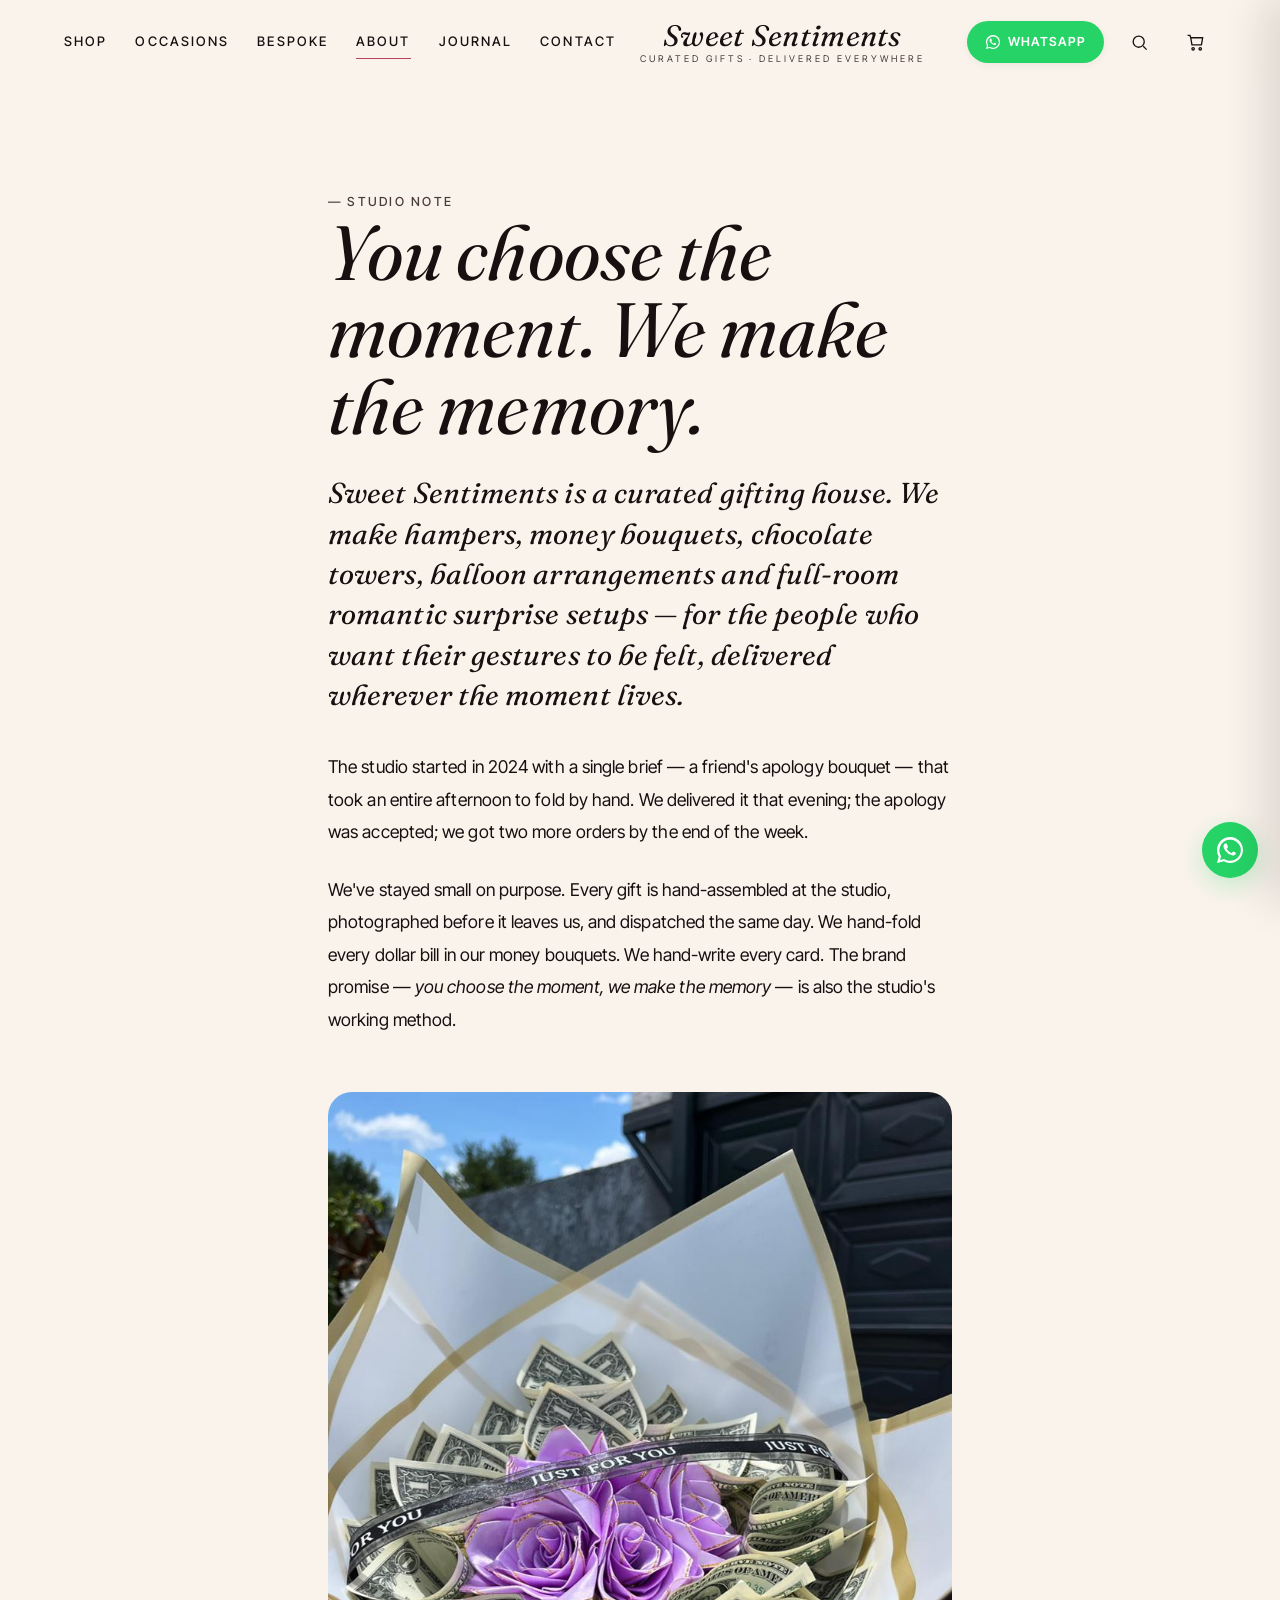
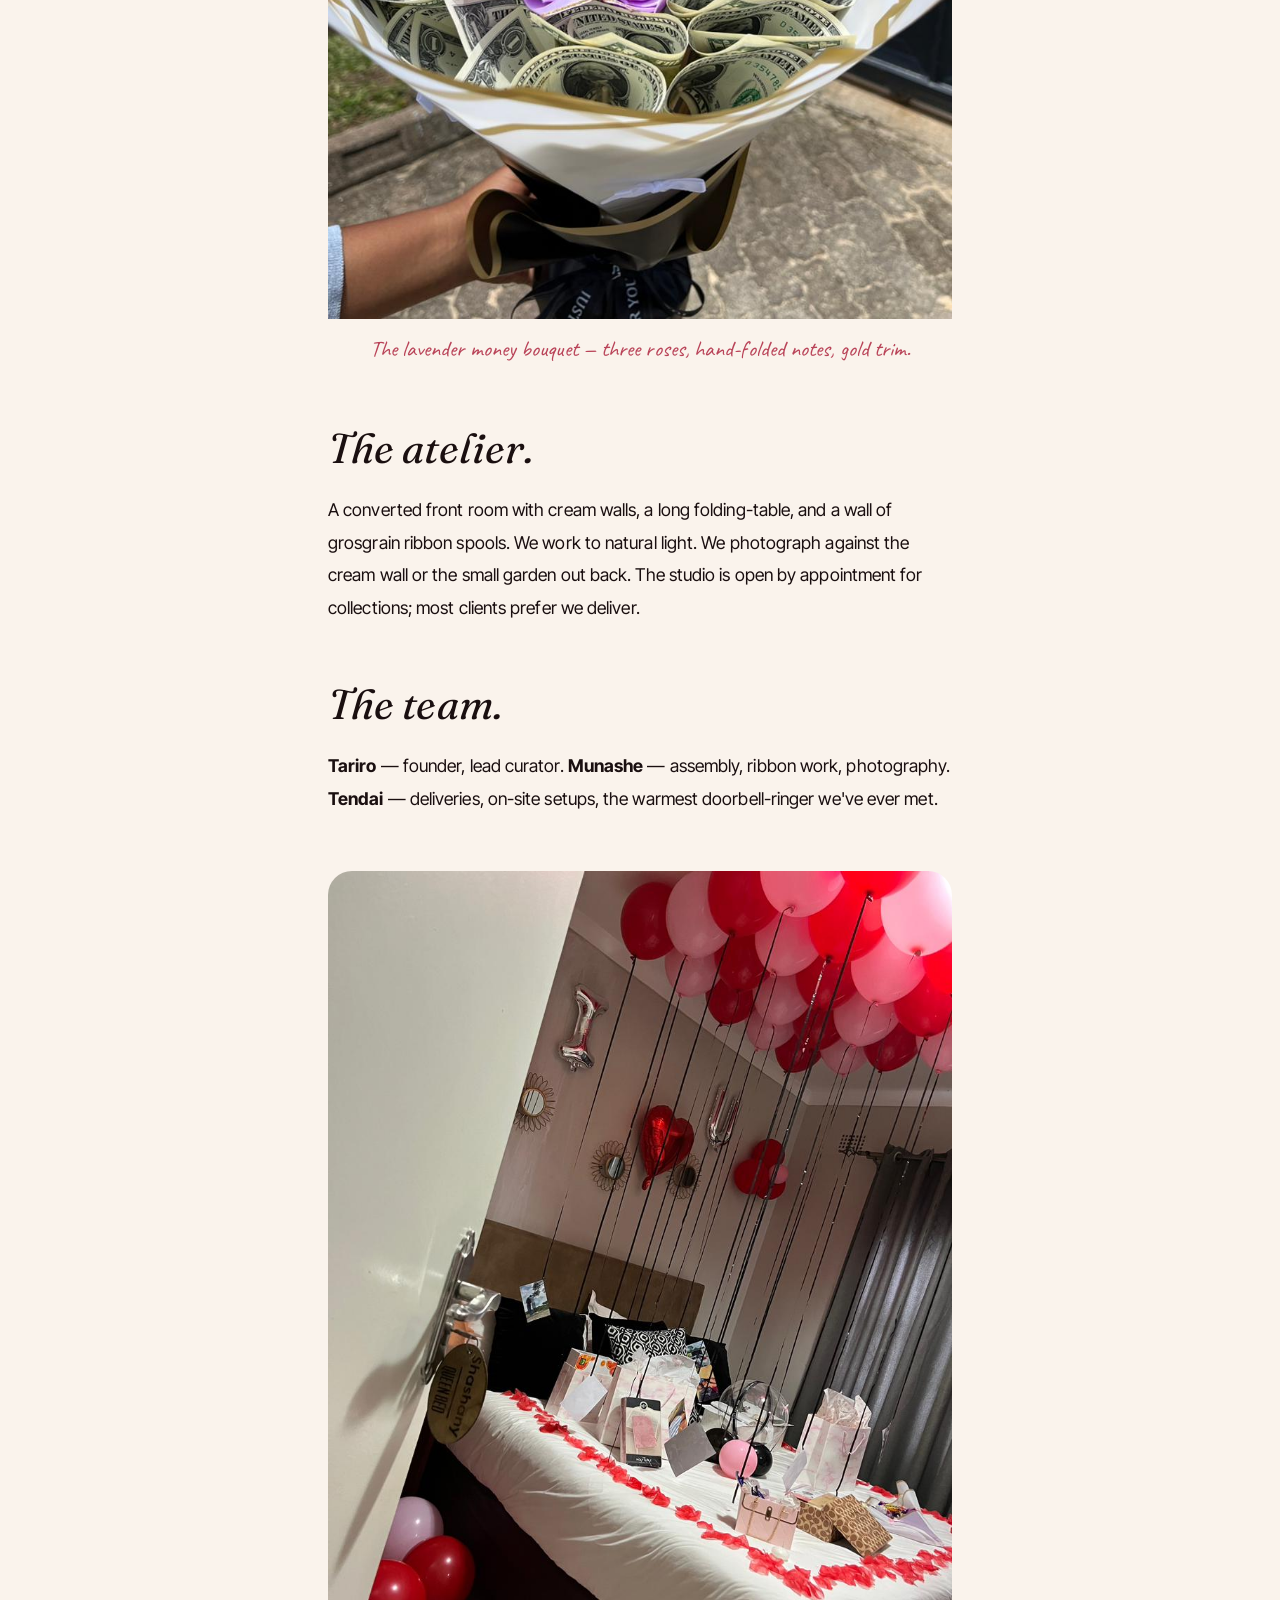
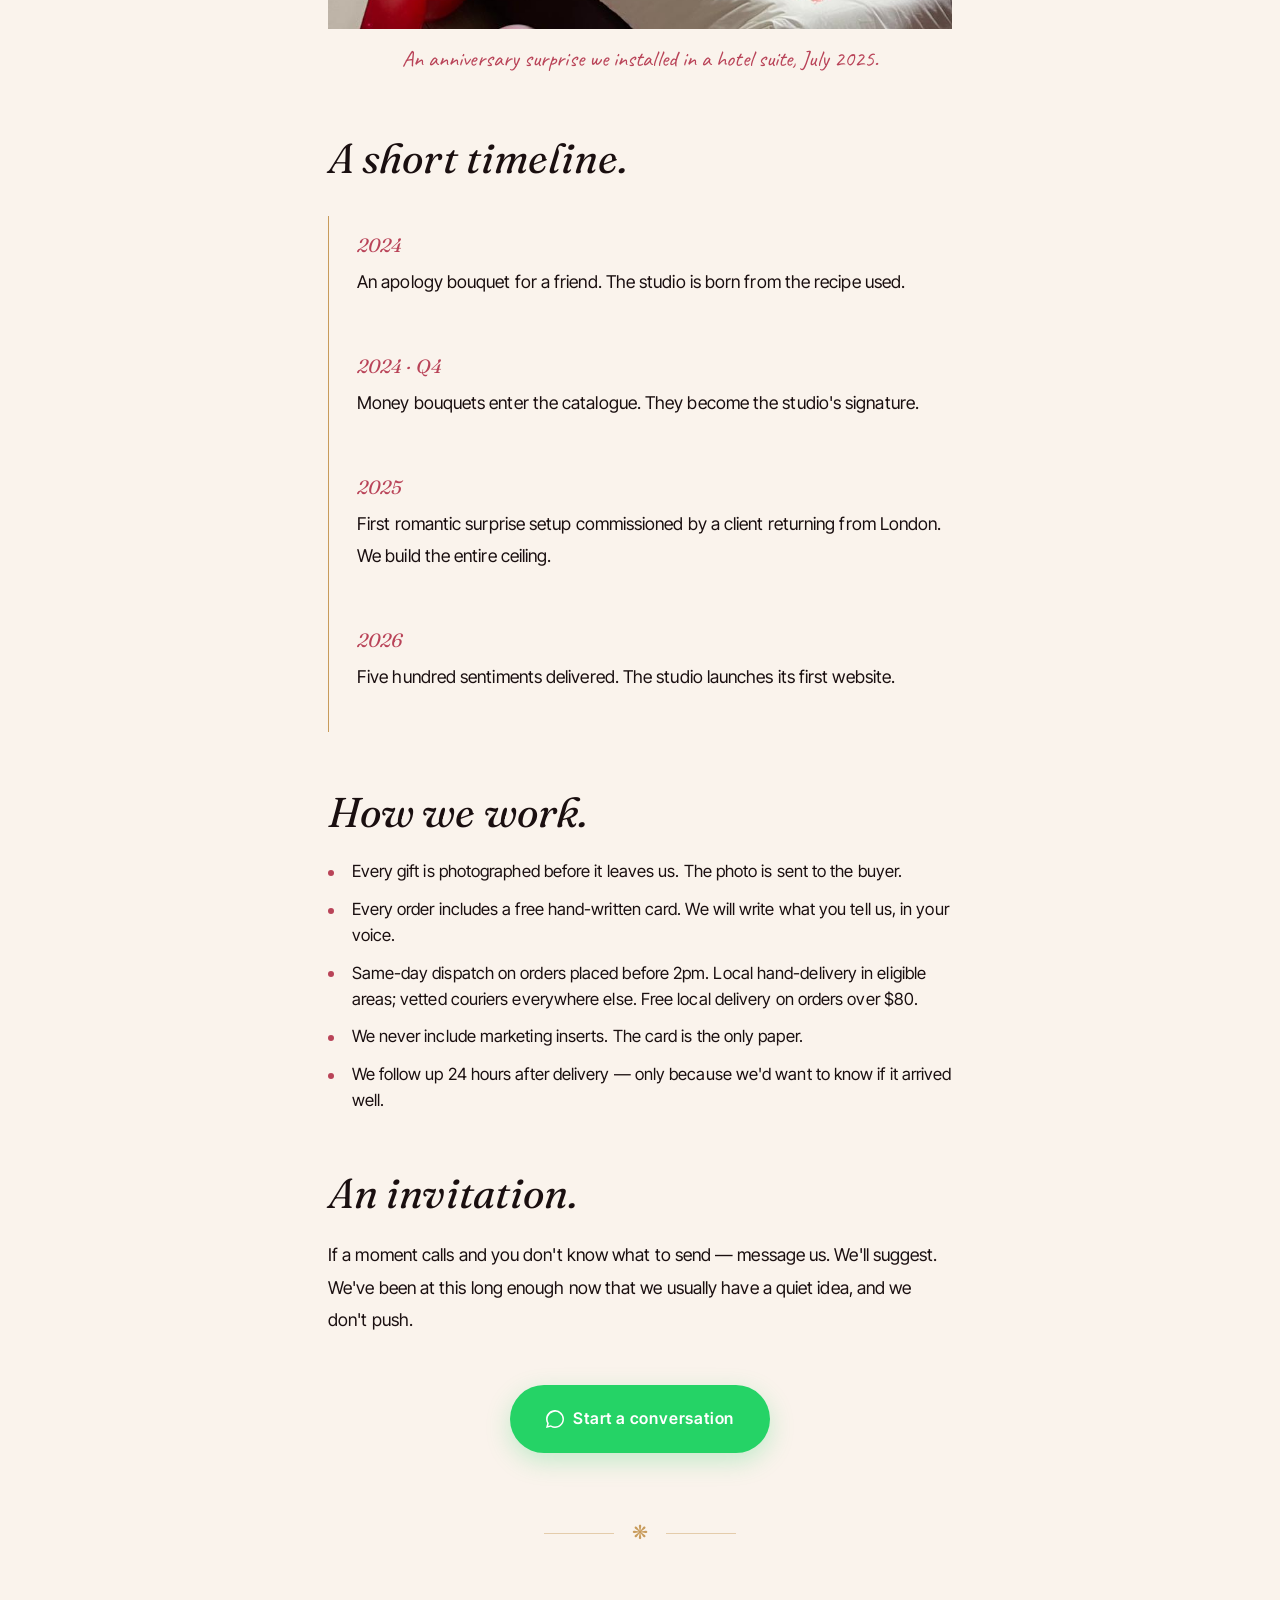
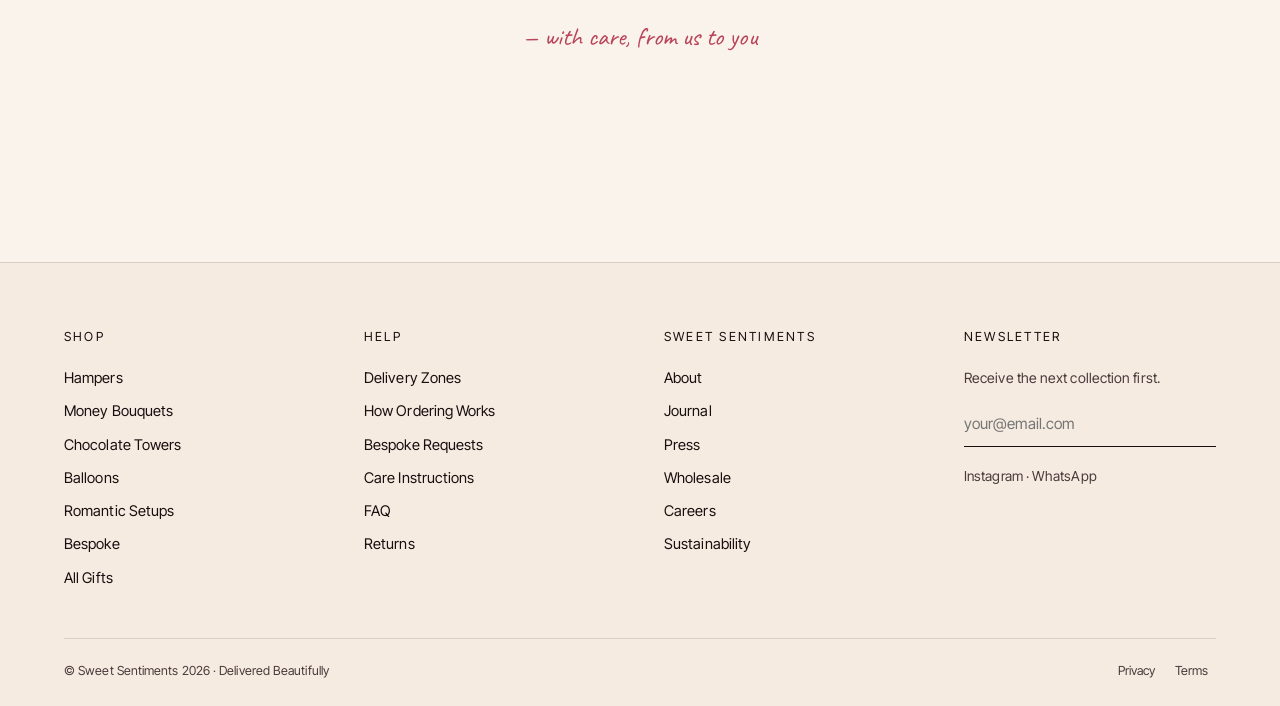
==== about.html @ 5de23749 "Hero: full-bleed gift image with rotating headline Replaced the product image carousel with a single" ====
<!DOCTYPE html>
<html lang="en">
<head>
  <meta charset="UTF-8">
  <meta name="viewport" content="width=device-width, initial-scale=1.0">
  <title>About — Sweet Sentiments</title>
  <meta name="description" content="The story of Sweet Sentiments — a curated gifting house, delivered everywhere.">

  <link rel="preconnect" href="https://fonts.googleapis.com">
  <link rel="preconnect" href="https://fonts.gstatic.com" crossorigin>
  <link href="https://fonts.googleapis.com/css2?family=Caveat:wght@400;600&family=Fraunces:ital,opsz,wght@0,9..144,400;0,9..144,500;0,9..144,600;1,9..144,400;1,9..144,500&family=Inter+Tight:wght@400;500;600;700&display=swap" rel="stylesheet">

  <link rel="stylesheet" href="assets/css/tokens.css?v=4">
  <link rel="stylesheet" href="assets/css/base.css?v=4">
  <link rel="stylesheet" href="assets/css/components.css?v=4">
  <link rel="stylesheet" href="assets/css/pages.css?v=4">
</head>
<body>

  <section class="section">
    <div class="container-essay essay">
      <span class="eyebrow">— Studio note</span>
      <h1>You choose the moment. We make the memory.</h1>
      <p class="lead">Sweet Sentiments is a curated gifting house. We make hampers, money bouquets, chocolate towers, balloon arrangements and full-room romantic surprise setups — for the people who want their gestures to be felt, delivered wherever the moment lives.</p>

      <p>The studio started in 2024 with a single brief — a friend's apology bouquet — that took an entire afternoon to fold by hand. We delivered it that evening; the apology was accepted; we got two more orders by the end of the week.</p>

      <p>We've stayed small on purpose. Every gift is hand-assembled at the studio, photographed before it leaves us, and dispatched the same day. We hand-fold every dollar bill in our money bouquets. We hand-write every card. The brand promise — <em>you choose the moment, we make the memory</em> — is also the studio's working method.</p>

      <figure class="figure">
        <img src="assets/images/money-bouquet-purple.jpeg" alt="A lavender money bouquet">
        <figcaption>The lavender money bouquet — three roses, hand-folded notes, gold trim.</figcaption>
      </figure>

      <h2>The atelier.</h2>
      <p>A converted front room with cream walls, a long folding-table, and a wall of grosgrain ribbon spools. We work to natural light. We photograph against the cream wall or the small garden out back. The studio is open by appointment for collections; most clients prefer we deliver.</p>

      <h2>The team.</h2>
      <p><strong>Tariro</strong> — founder, lead curator. <strong>Munashe</strong> — assembly, ribbon work, photography. <strong>Tendai</strong> — deliveries, on-site setups, the warmest doorbell-ringer we've ever met.</p>

      <figure class="figure">
        <img src="assets/images/setup-room-balloons.jpeg" alt="A romantic in-room setup">
        <figcaption>An anniversary surprise we installed in a hotel suite, July 2025.</figcaption>
      </figure>

      <h2>A short timeline.</h2>
      <div class="timeline">
        <div class="item"><div class="year">2024</div><p>An apology bouquet for a friend. The studio is born from the recipe used.</p></div>
        <div class="item"><div class="year">2024 · Q4</div><p>Money bouquets enter the catalogue. They become the studio's signature.</p></div>
        <div class="item"><div class="year">2025</div><p>First romantic surprise setup commissioned by a client returning from London. We build the entire ceiling.</p></div>
        <div class="item"><div class="year">2026</div><p>Five hundred sentiments delivered. The studio launches its first website.</p></div>
      </div>

      <h2>How we work.</h2>
      <ul class="list-rouge">
        <li>Every gift is photographed before it leaves us. The photo is sent to the buyer.</li>
        <li>Every order includes a free hand-written card. We will write what you tell us, in your voice.</li>
        <li>Same-day dispatch on orders placed before 2pm. Local hand-delivery in eligible areas; vetted couriers everywhere else. Free local delivery on orders over $80.</li>
        <li>We never include marketing inserts. The card is the only paper.</li>
        <li>We follow up 24 hours after delivery — only because we'd want to know if it arrived well.</li>
      </ul>

      <h2>An invitation.</h2>
      <p>If a moment calls and you don't know what to send — message us. We'll suggest. We've been at this long enough now that we usually have a quiet idea, and we don't push.</p>

      <p style="text-align:center; margin-top:48px;"><a class="btn btn-whatsapp btn-lg" href="https://wa.me/263717235937?text=Hi%20Sweet%20Sentiments%2C%20I%27d%20like%20to%20ask%20about%20a%20gift." target="_blank" rel="noopener">
        <svg viewBox="0 0 24 24" fill="currentColor" width="18" height="18"><path d="M20.5 3.5A11.7 11.7 0 0 0 12 0C5.4 0 0 5.4 0 12c0 2.1.5 4.1 1.6 5.9L0 24l6.3-1.6A11.9 11.9 0 0 0 12 24c6.6 0 12-5.4 12-12 0-3.2-1.2-6.2-3.5-8.5zM12 22a10 10 0 0 1-5.1-1.4l-.4-.2-3.7 1 1-3.6-.2-.4A9.9 9.9 0 1 1 22 12c0 5.5-4.5 10-10 10z"/></svg>
        Start a conversation
      </a></p>

      <div class="divider-flower">❋</div>

      <p style="text-align:center; font-family: var(--font-script); font-size: 1.6rem; color: var(--rouge);">— with care, from us to you</p>
    </div>
  </section>

  <script src="assets/js/products.js"></script>
  <script src="assets/js/app.js"></script>
</body>
</html>
---- assets/css/tokens.css ----
/* ========================================================================
   Sweet Sentiments — Design Tokens
   Curated Gifts. Delivered Beautifully.
   ======================================================================== */

:root {
  /* ─── Colour Palette ─── */
  --cream:     #FAF3EC;
  --cream-2:   #F5EBE0;
  --blush:     #F7D6D0;
  --rose:      #E8A3A0;
  --rouge:     #B94358;
  --burgundy:  #7A1F2B;
  --ink:       #1A0F10;
  --ink-soft:  #4A3A3C;
  --gold:      #C89B5B;
  --line:      #D9CFC6;

  --whatsapp:  #25D366;
  --whatsapp-deep: #128C7E;

  /* ─── Typography ─── */
  --font-display: "Fraunces", "Cormorant Garamond", Georgia, serif;
  --font-body:    "Inter Tight", "Inter", system-ui, -apple-system, sans-serif;
  --font-script:  "Caveat", "Brush Script MT", cursive;

  /* ─── Spacing scale (8pt grid with breathing room) ─── */
  --space-1:  4px;
  --space-2:  8px;
  --space-3:  16px;
  --space-4:  24px;
  --space-5:  32px;
  --space-6:  48px;
  --space-7:  64px;
  --space-8:  96px;
  --space-9:  128px;
  --space-10: 160px;

  /* ─── Radii ─── */
  --r-card:    14px;
  --r-hero:    24px;
  --r-pill:    999px;
  --r-input:   14px;

  /* ─── Shadows ─── */
  --shadow-sm: 0 2px 8px rgba(26, 15, 16, 0.05);
  --shadow-md: 0 8px 24px rgba(26, 15, 16, 0.08);
  --shadow-lg: 0 20px 48px rgba(26, 15, 16, 0.12);
  --shadow-rouge: 0 12px 32px rgba(185, 67, 88, 0.20);
  --shadow-green: 0 8px 24px rgba(37, 211, 102, 0.25);

  /* ─── Motion ─── */
  --ease-soft: cubic-bezier(0.2, 0.7, 0.2, 1);
  --t-fast: 200ms;
  --t-base: 300ms;
  --t-slow: 600ms;

  /* ─── Layout ─── */
  --container: 1400px;
  --container-narrow: 880px;
  --container-essay: 720px;
  --header-h: 84px;
  --announce-h: 36px;
}
---- assets/css/base.css ----
/* ========================================================================
   Base — reset, body, type, helpers
   ======================================================================== */

*, *::before, *::after { box-sizing: border-box; }
html { -webkit-text-size-adjust: 100%; scroll-behavior: smooth; }
body {
  margin: 0;
  background: var(--cream);
  color: var(--ink);
  font-family: var(--font-body);
  font-size: 1.05rem;
  line-height: 1.65;
  font-weight: 400;
  letter-spacing: 0.005em;
  -webkit-font-smoothing: antialiased;
  -moz-osx-font-smoothing: grayscale;
  text-rendering: optimizeLegibility;
}

img, picture, svg, video { max-width: 100%; height: auto; display: block; }
button { font: inherit; color: inherit; cursor: pointer; background: none; border: 0; padding: 0; }
input, textarea, select { font: inherit; color: inherit; }

a { color: inherit; text-decoration: none; transition: color var(--t-fast) var(--ease-soft); }
a:hover { color: var(--rouge); }

/* ─── Typography ─── */
h1, h2, h3, h4, h5, h6 { margin: 0; font-weight: 400; color: var(--ink); }

.display {
  font-family: var(--font-display);
  font-style: italic;
  font-weight: 400;
  line-height: 1.02;
  letter-spacing: -0.02em;
}

.eyebrow {
  font-family: var(--font-body);
  font-weight: 500;
  font-size: 0.78rem;
  letter-spacing: 0.18em;
  text-transform: uppercase;
  color: var(--ink-soft);
}

.script {
  font-family: var(--font-script);
  font-size: 1.6rem;
  color: var(--rouge);
  line-height: 1;
}

.h1 { font-family: var(--font-display); font-style: italic; font-size: clamp(2.6rem, 6vw, 5.6rem); line-height: 1.02; letter-spacing: -0.02em; }
.h2 { font-family: var(--font-display); font-size: clamp(1.9rem, 4vw, 3.2rem); line-height: 1.1; letter-spacing: -0.01em; }
.h2-italic { font-family: var(--font-display); font-style: italic; font-size: clamp(1.9rem, 4vw, 3.2rem); line-height: 1.1; letter-spacing: -0.01em; }
.h3 { font-family: var(--font-body); font-size: 1rem; font-weight: 500; letter-spacing: 0.16em; text-transform: uppercase; color: var(--ink); }
.lede { font-size: 1.15rem; line-height: 1.7; color: var(--ink-soft); max-width: 56ch; }

p { margin: 0 0 1.05em; }
p:last-child { margin-bottom: 0; }

.muted { color: var(--ink-soft); }
.tracked { letter-spacing: 0.16em; text-transform: uppercase; font-weight: 500; font-size: 0.82rem; }

/* ─── Layout ─── */
.container { max-width: var(--container); margin-inline: auto; padding-inline: clamp(20px, 5vw, 64px); }
.container-narrow { max-width: var(--container-narrow); margin-inline: auto; padding-inline: clamp(20px, 5vw, 48px); }
.container-essay { max-width: var(--container-essay); margin-inline: auto; padding-inline: clamp(20px, 5vw, 48px); }

.section { padding-block: clamp(48px, 8vw, 128px); }
.section-tight { padding-block: clamp(40px, 6vw, 80px); }

/* ─── Decorative divider ─── */
.divider-flower {
  display: flex;
  align-items: center;
  justify-content: center;
  gap: 18px;
  margin: var(--space-7) 0;
  color: var(--gold);
  font-size: 1.2rem;
}
.divider-flower::before,
.divider-flower::after {
  content: "";
  flex: 0 0 70px;
  height: 1px;
  background: var(--gold);
  opacity: 0.45;
}

/* ─── Custom bullets ─── */
.list-rouge {
  list-style: none;
  padding: 0;
  margin: 0;
}
.list-rouge li {
  position: relative;
  padding-left: 1.4em;
  margin-bottom: 0.7em;
  line-height: 1.55;
}
.list-rouge li::before {
  content: "";
  position: absolute;
  left: 0; top: 0.7em;
  width: 6px; height: 6px;
  border-radius: 50%;
  background: var(--rouge);
}

/* ─── Utility ─── */
.flex { display: flex; }
.flex-center { display: flex; align-items: center; justify-content: center; }
.row { display: flex; align-items: center; gap: var(--space-3); }
.stack { display: flex; flex-direction: column; gap: var(--space-3); }
.between { display: flex; align-items: center; justify-content: space-between; }

.hide-mobile { display: revert; }
.show-mobile { display: none; }
@media (max-width: 768px) {
  .hide-mobile { display: none !important; }
  .show-mobile { display: revert; }
}

.sr-only {
  position: absolute; width: 1px; height: 1px;
  padding: 0; margin: -1px; overflow: hidden;
  clip: rect(0,0,0,0); white-space: nowrap; border: 0;
}

::selection { background: var(--rouge); color: var(--cream); }

@media (prefers-reduced-motion: reduce) {
  *, *::before, *::after {
    animation-duration: 0.01ms !important;
    animation-iteration-count: 1 !important;
    transition-duration: 0.01ms !important;
    scroll-behavior: auto !important;
  }
}
---- assets/css/components.css ----
/* ========================================================================
   Components — buttons, cards, header, footer, drawer, forms
   ======================================================================== */

/* ─── Buttons ─── */
.btn {
  display: inline-flex;
  align-items: center;
  justify-content: center;
  gap: 0.6em;
  padding: 1rem 1.8rem;
  border-radius: var(--r-pill);
  font-family: var(--font-body);
  font-weight: 600;
  font-size: 0.92rem;
  letter-spacing: 0.05em;
  white-space: nowrap;
  border: 1px solid transparent;
  transition: transform var(--t-base) var(--ease-soft),
              box-shadow var(--t-base) var(--ease-soft),
              background var(--t-base) var(--ease-soft),
              color var(--t-base) var(--ease-soft);
  cursor: pointer;
  user-select: none;
}
.btn:hover { transform: translateY(-2px); }
.btn:disabled { opacity: 0.5; cursor: not-allowed; transform: none; }

.btn-ink {
  background: var(--ink);
  color: var(--cream);
  box-shadow: var(--shadow-sm);
}
.btn-ink:hover {
  background: var(--burgundy);
  box-shadow: var(--shadow-md);
  color: var(--cream);
}

.btn-rouge {
  background: var(--rouge);
  color: var(--cream);
  box-shadow: var(--shadow-rouge);
}
.btn-rouge:hover {
  background: var(--burgundy);
  color: var(--cream);
}

.btn-whatsapp {
  background: var(--whatsapp);
  color: white;
  box-shadow: var(--shadow-green);
}
.btn-whatsapp:hover {
  background: var(--whatsapp-deep);
  color: white;
}
.btn-whatsapp svg { width: 18px; height: 18px; }

.btn-ghost {
  background: transparent;
  color: var(--ink);
  border-color: var(--ink);
}
.btn-ghost:hover {
  background: var(--ink);
  color: var(--cream);
}

.btn-add {
  padding: 0.55rem 1.05rem;
  font-size: 0.78rem;
  background: var(--ink);
  color: var(--cream);
  border-radius: var(--r-pill);
}
.btn-add:hover { background: var(--burgundy); transform: translateY(-1px); }
.btn-add::before { content: "+ "; font-weight: 700; }

.btn-block { width: 100%; }
.btn-lg { padding: 1.15rem 2.2rem; font-size: 1rem; }

/* ─── Announcement Bar ─── */
.announce {
  background: var(--ink);
  color: var(--cream);
  font-size: 0.8rem;
  letter-spacing: 0.08em;
  text-align: center;
  padding: 9px 16px;
  display: flex;
  align-items: center;
  justify-content: center;
  gap: 12px;
  position: relative;
  z-index: 80;
}
.announce-pulse {
  display: inline-block;
  width: 7px; height: 7px;
  background: #6BD49A;
  border-radius: 50%;
  box-shadow: 0 0 0 0 rgba(107, 212, 154, 0.7);
  animation: pulse 2s var(--ease-soft) infinite;
}
@keyframes pulse {
  0% { box-shadow: 0 0 0 0 rgba(107, 212, 154, 0.7); }
  70% { box-shadow: 0 0 0 8px rgba(107, 212, 154, 0); }
  100% { box-shadow: 0 0 0 0 rgba(107, 212, 154, 0); }
}

/* ─── Header ─── */
.site-header {
  position: sticky;
  top: 0;
  z-index: 70;
  background: rgba(250, 243, 236, 0.86);
  backdrop-filter: saturate(140%) blur(14px);
  -webkit-backdrop-filter: saturate(140%) blur(14px);
  border-bottom: 1px solid transparent;
  transition: border-color var(--t-base) var(--ease-soft),
              background var(--t-base) var(--ease-soft);
}
.site-header.scrolled {
  border-bottom-color: var(--line);
  background: rgba(250, 243, 236, 0.95);
}
.site-header .inner {
  display: grid;
  grid-template-columns: 1fr auto 1fr;
  align-items: center;
  gap: 24px;
  height: var(--header-h);
  padding-inline: clamp(20px, 5vw, 64px);
  max-width: var(--container);
  margin-inline: auto;
}
.site-header nav.primary {
  display: flex;
  gap: 28px;
  font-size: 0.82rem;
  letter-spacing: 0.16em;
  text-transform: uppercase;
  font-weight: 500;
}
.site-header nav.primary a { position: relative; padding: 6px 0; }
.site-header nav.primary a::after {
  content: ""; position: absolute; left: 0; bottom: 0;
  width: 0; height: 1px; background: var(--rouge);
  transition: width var(--t-base) var(--ease-soft);
}
.site-header nav.primary a:hover::after,
.site-header nav.primary a.active::after { width: 100%; }

.brand-mark {
  display: flex; flex-direction: column; align-items: center;
  line-height: 1;
}
.brand-mark .name {
  font-family: var(--font-display);
  font-style: italic;
  font-size: 1.85rem;
  letter-spacing: 0.01em;
}
.brand-mark .tag {
  font-size: 0.58rem;
  letter-spacing: 0.32em;
  text-transform: uppercase;
  margin-top: 4px;
  color: var(--ink-soft);
}

.utility { display: flex; gap: 14px; align-items: center; justify-content: flex-end; }
.icon-btn {
  width: 42px; height: 42px;
  border-radius: 50%;
  display: inline-flex; align-items: center; justify-content: center;
  position: relative;
  transition: background var(--t-fast) var(--ease-soft);
}
.icon-btn:hover { background: rgba(26, 15, 16, 0.06); }
.icon-btn svg { width: 19px; height: 19px; }
.cart-badge {
  position: absolute; top: 4px; right: 4px;
  background: var(--rouge); color: var(--cream);
  font-size: 0.62rem; font-weight: 600;
  width: 18px; height: 18px; border-radius: 50%;
  display: flex; align-items: center; justify-content: center;
  letter-spacing: 0;
  transform: scale(0);
  transition: transform var(--t-base) var(--ease-soft);
}
.cart-badge.show { transform: scale(1); }

.btn-wa-pill {
  padding: 0.65rem 1.15rem;
  font-size: 0.78rem;
  background: var(--whatsapp);
  color: white;
  border-radius: var(--r-pill);
  font-weight: 600;
  letter-spacing: 0.08em;
  display: inline-flex; align-items: center; gap: 8px;
  text-transform: uppercase;
  box-shadow: var(--shadow-sm);
  transition: transform var(--t-fast) var(--ease-soft);
}
.btn-wa-pill svg { width: 14px; height: 14px; }
.btn-wa-pill:hover { background: var(--whatsapp-deep); color: white; transform: translateY(-1px); }

/* mobile menu trigger */
.menu-trigger { display: none; }
@media (max-width: 980px) {
  .site-header .inner { grid-template-columns: auto 1fr auto; }
  .site-header nav.primary { display: none; }
  .menu-trigger { display: inline-flex; }
}

@media (max-width: 768px) {
  :root { --header-h: 64px; }
  .site-header .inner { gap: 8px; padding-inline: 16px; }
  .brand-mark .name { font-size: 1.25rem; }
  .brand-mark .tag { font-size: 0.5rem; letter-spacing: 0.22em; margin-top: 2px; }
  .utility { gap: 4px; }
  .icon-btn { width: 38px; height: 38px; }
  .icon-btn svg { width: 17px; height: 17px; }
  .marquee { padding: 14px 0; }
  .marquee-track { font-size: 1.4rem; gap: 32px; }
  .marquee-track span { gap: 32px; }
  .container, .container-narrow, .container-essay { padding-inline: 16px; }
  .section { padding-block: 48px; }
  .section-tight { padding-block: 36px; }
  .section-head { margin-bottom: 24px; }
  .section-head .row { flex-direction: column; align-items: flex-start; gap: 14px; }
  .h2-italic { font-size: 1.9rem; line-height: 1.1; }
  .cat-grid { gap: 12px; }
  .card-category .label { font-size: 1.25rem; left: 16px; bottom: 16px; }
  .card-category .count { right: 16px; bottom: 18px; font-size: 0.66rem; }
  .editorial { padding: 56px 0; }
  .editorial::before { width: 320px; height: 320px; top: -120px; right: -120px; }
  .editorial h2 { font-size: 1.85rem; margin: 12px 0 20px; }
  .editorial .pic { aspect-ratio: 4/3; }
  .editorial .grid { gap: 24px; }
  .testimonial blockquote { font-size: 1.4rem; line-height: 1.3; }
  .cta-band { padding: 56px 16px; }
  .cta-band h2 { font-size: 2.2rem; }
  .rail .item { flex: 0 0 165px; }
  .rail .item .label { font-size: 1.15rem; left: 14px; bottom: 12px; }
  .ig-strip { gap: 4px; }
  .article-card h3 { font-size: 1.3rem; }
  .site-footer { padding: 48px 0 24px; }
  .site-footer .grid { padding-bottom: 32px; }
  .site-footer .strip { padding-top: 16px; flex-direction: column; gap: 6px; }
  .btn { padding: 0.85rem 1.4rem; font-size: 0.86rem; }
  .btn-lg { padding: 1rem 1.6rem; }
  .chip { padding: 7px 14px; font-size: 0.78rem; }
  .filter-bar { gap: 10px; padding: 12px 0; }
  .chips { overflow-x: auto; flex-wrap: nowrap; padding-bottom: 4px; -webkit-overflow-scrolling: touch; scrollbar-width: none; }
  .chips::-webkit-scrollbar { display: none; }
  .tab-list { overflow-x: auto; flex-wrap: nowrap; padding-bottom: 6px; gap: 14px; -webkit-overflow-scrolling: touch; scrollbar-width: none; }
  .tab-list::-webkit-scrollbar { display: none; }
  .tab-list a { white-space: nowrap; font-size: 0.78rem; }
  .collection-hero h1 { font-size: 2.2rem; }
  .collection-hero .hero-pic { aspect-ratio: 16/10; margin-bottom: 18px; }
  .pdp { gap: 24px; padding: 16px 0 32px; }
  .gallery { position: static; }
  .gallery .main { aspect-ratio: 1/1; }
  .pdp-info h1 { font-size: 1.9rem; }
  .pdp-info .price { font-size: 1.7rem; margin-bottom: 18px; }
  .story-strip { aspect-ratio: 4/3; margin: 32px 0; }
  .story-strip .caption { font-size: 0.92rem; padding: 8px 12px; bottom: 14px; left: 14px; }
  .reviews .top { flex-wrap: wrap; gap: 8px; }
  .reviews .top .avg { font-size: 2rem; }
  .essay h1 { font-size: 2.2rem; }
  .essay p.lead { font-size: 1.15rem; }
  .essay p { font-size: 1rem; line-height: 1.75; }
  .essay h2 { font-size: 1.6rem; margin: 36px 0 14px; }
  .timeline { padding-left: 20px; }
  .bespoke-form { padding: 22px; }
  .bespoke-nudge { padding: 36px 20px; }
  .bespoke-nudge h2 { font-size: 1.6rem; }
  .featured-article h2 { font-size: 1.8rem; }
  .zones-table { font-size: 0.84rem; }
  .zones-table th, .zones-table td { padding: 10px 8px; }
}

@media (max-width: 380px) {
  .brand-mark .name { font-size: 1.05rem; }
  .brand-mark .tag { display: none; }
  .icon-btn { width: 34px; height: 34px; }
  .marquee-track { font-size: 1.15rem; }
}

/* ─── Mobile drawer menu ─── */
.menu-overlay {
  position: fixed;
  inset: 0;
  background: rgba(26, 15, 16, 0.45);
  backdrop-filter: blur(4px);
  z-index: 90;
  opacity: 0; pointer-events: none;
  transition: opacity var(--t-base) var(--ease-soft);
}
.menu-overlay.open { opacity: 1; pointer-events: auto; }

.mobile-menu {
  position: fixed;
  top: 0; left: 0; bottom: 0;
  width: min(80vw, 320px);
  background: var(--cream);
  z-index: 95;
  transform: translateX(-100%);
  transition: transform 350ms var(--ease-soft);
  padding: 28px;
  display: flex; flex-direction: column;
  overflow-y: auto;
}
.mobile-menu.open { transform: translateX(0); }
.mobile-menu nav { display: flex; flex-direction: column; gap: 18px; margin-top: 32px; }
.mobile-menu nav a {
  font-family: var(--font-display);
  font-style: italic;
  font-size: 1.5rem;
  padding-block: 6px;
  border-bottom: 1px solid var(--line);
}

/* ─── Marquee ─── */
.marquee {
  background: var(--ink);
  color: var(--cream);
  overflow: hidden;
  padding: 22px 0;
  border-block: 1px solid rgba(255,255,255,0.05);
}
.marquee-track {
  display: flex;
  width: max-content;
  animation: marquee 35s linear infinite;
  font-family: var(--font-display);
  font-style: italic;
  font-size: 2.4rem;
  white-space: nowrap;
  gap: 64px;
}
.marquee-track span { display: inline-flex; align-items: center; gap: 64px; }
.marquee-track .star { color: var(--gold); font-style: normal; }
@keyframes marquee {
  from { transform: translateX(0); }
  to   { transform: translateX(-50%); }
}

/* ─── Product Card ─── */
.card-product {
  background: var(--cream);
  border-radius: var(--r-card);
  overflow: hidden;
  display: flex; flex-direction: column;
  transition: transform var(--t-slow) var(--ease-soft),
              box-shadow var(--t-base) var(--ease-soft);
  position: relative;
}
.card-product:hover { transform: translateY(-4px); box-shadow: var(--shadow-md); }
.card-product .thumb {
  aspect-ratio: 1 / 1;
  background: var(--cream-2);
  overflow: hidden;
  position: relative;
}
.card-product .thumb img {
  width: 100%; height: 100%; object-fit: cover;
  transition: transform 800ms var(--ease-soft);
}
.card-product:hover .thumb img { transform: scale(1.05); }

.tag-pill {
  position: absolute;
  top: 14px; left: 14px;
  padding: 5px 10px;
  background: var(--rouge);
  color: var(--cream);
  border-radius: var(--r-pill);
  font-size: 0.62rem;
  letter-spacing: 0.18em;
  font-weight: 600;
  text-transform: uppercase;
  z-index: 2;
}
.tag-pill.gold { background: var(--gold); color: var(--ink); }
.tag-pill.ink { background: var(--ink); color: var(--cream); }

.fav-btn {
  position: absolute;
  top: 12px; right: 12px;
  width: 36px; height: 36px;
  border-radius: 50%;
  background: rgba(250, 243, 236, 0.92);
  display: flex; align-items: center; justify-content: center;
  z-index: 2;
  transition: transform var(--t-base) var(--ease-soft);
}
.fav-btn:hover { transform: scale(1.06); }
.fav-btn svg { width: 16px; height: 16px; stroke: var(--ink); fill: none; transition: fill 250ms, stroke 250ms; }
.fav-btn.active svg { fill: var(--rouge); stroke: var(--rouge); animation: pop 250ms var(--ease-soft); }
@keyframes pop {
  0% { transform: scale(1); }
  50% { transform: scale(1.3); }
  100% { transform: scale(1); }
}

.card-product .body {
  padding: 18px 18px 6px;
  flex: 1;
}
.card-product .title {
  font-family: var(--font-display);
  font-size: 1.15rem;
  font-weight: 500;
  margin-bottom: 6px;
}
.card-product .desc {
  color: var(--ink-soft);
  font-size: 0.85rem;
  line-height: 1.5;
  display: -webkit-box;
  -webkit-line-clamp: 2;
  -webkit-box-orient: vertical;
  overflow: hidden;
}
.card-product .foot {
  display: flex; align-items: center; justify-content: space-between;
  padding: 14px 18px 18px;
  border-top: 1px solid var(--line);
  margin-top: 10px;
}
.card-product .price {
  font-family: var(--font-display);
  font-size: 1.25rem;
  letter-spacing: -0.01em;
}
.card-product .price small { font-size: 0.7em; color: var(--ink-soft); margin-right: 2px; }

/* ─── Category Card ─── */
.card-category {
  position: relative;
  aspect-ratio: 3 / 4;
  border-radius: var(--r-hero);
  overflow: hidden;
  display: block;
  background: var(--cream-2);
}
.card-category img {
  width: 100%; height: 100%; object-fit: cover;
  transition: transform 1000ms var(--ease-soft);
}
.card-category:hover img { transform: scale(1.08); }
.card-category::after {
  content: "";
  position: absolute; inset: 0;
  background: linear-gradient(180deg, transparent 40%, rgba(26, 15, 16, 0.65) 100%);
  z-index: 1;
}
.card-category .label {
  position: absolute; left: 24px; bottom: 22px;
  z-index: 2;
  color: var(--cream);
  font-family: var(--font-display);
  font-style: italic;
  font-size: 1.7rem;
  line-height: 1.1;
}
.card-category .count {
  position: absolute; right: 24px; bottom: 26px;
  z-index: 2;
  color: var(--cream);
  font-size: 0.72rem;
  letter-spacing: 0.18em;
  text-transform: uppercase;
  display: flex; align-items: center; gap: 8px;
}
.card-category .count .arrow {
  width: 28px; height: 28px;
  border-radius: 50%;
  background: var(--cream);
  color: var(--ink);
  display: flex; align-items: center; justify-content: center;
  font-size: 1rem;
  transition: transform var(--t-base) var(--ease-soft);
}
.card-category:hover .count .arrow { transform: rotate(-12deg); }

/* ─── Filter chips ─── */
.chips {
  display: flex; flex-wrap: wrap; gap: 10px;
}
.chip {
  padding: 9px 18px;
  border-radius: var(--r-pill);
  border: 1px solid var(--line);
  background: var(--cream);
  font-size: 0.82rem;
  font-weight: 500;
  letter-spacing: 0.04em;
  cursor: pointer;
  transition: all var(--t-fast) var(--ease-soft);
  white-space: nowrap;
}
.chip:hover { border-color: var(--ink); }
.chip.active {
  background: var(--ink);
  color: var(--cream);
  border-color: var(--ink);
}

/* ─── Cart Drawer ─── */
.cart-overlay {
  position: fixed; inset: 0;
  background: rgba(26, 15, 16, 0.45);
  backdrop-filter: blur(4px);
  z-index: 90;
  opacity: 0; pointer-events: none;
  transition: opacity var(--t-base) var(--ease-soft);
}
.cart-overlay.open { opacity: 1; pointer-events: auto; }

.cart-drawer {
  position: fixed;
  top: 0; right: 0; bottom: 0;
  width: min(420px, 100vw);
  background: var(--cream);
  z-index: 95;
  transform: translateX(100%);
  transition: transform 400ms var(--ease-soft);
  display: flex; flex-direction: column;
  box-shadow: -16px 0 40px rgba(26, 15, 16, 0.12);
}
.cart-drawer.open { transform: translateX(0); }

.cart-head {
  padding: 22px 26px;
  border-bottom: 1px solid var(--line);
  display: flex; justify-content: space-between; align-items: center;
}
.cart-head h2 {
  font-family: var(--font-display);
  font-style: italic;
  font-size: 1.6rem;
}
.cart-close {
  width: 36px; height: 36px; border-radius: 50%;
  display: flex; align-items: center; justify-content: center;
  font-size: 1.1rem;
  transition: background var(--t-fast);
}
.cart-close:hover { background: rgba(26,15,16,0.06); }

.cart-body { flex: 1; overflow-y: auto; padding: 20px 26px; }
.cart-empty {
  text-align: center;
  padding: 48px 20px;
  color: var(--ink-soft);
}
.cart-empty .ic {
  font-family: var(--font-script);
  font-size: 2.2rem;
  color: var(--rose);
  margin-bottom: 10px;
}
.cart-empty p { line-height: 1.6; }

.cart-item {
  display: grid;
  grid-template-columns: 80px 1fr auto;
  gap: 14px;
  padding: 16px 0;
  border-bottom: 1px solid var(--line);
  align-items: center;
}
.cart-item img {
  width: 80px; height: 80px;
  border-radius: 10px;
  object-fit: cover;
}
.cart-item .name { font-family: var(--font-display); font-size: 1.05rem; line-height: 1.2; margin-bottom: 4px; }
.cart-item .meta { font-size: 0.78rem; color: var(--ink-soft); }
.cart-item .qty {
  display: inline-flex; align-items: center; gap: 8px;
  margin-top: 8px;
  border: 1px solid var(--line);
  border-radius: var(--r-pill);
  padding: 3px 8px;
  font-size: 0.85rem;
}
.cart-item .qty button { padding: 0 6px; font-size: 1rem; line-height: 1; }
.cart-item .qty button:hover { color: var(--rouge); }
.cart-item .price-col { text-align: right; display: flex; flex-direction: column; align-items: flex-end; gap: 6px; }
.cart-item .price-col .p { font-family: var(--font-display); font-size: 1.05rem; }
.cart-item .price-col .rm { font-size: 0.72rem; color: var(--ink-soft); cursor: pointer; }
.cart-item .price-col .rm:hover { color: var(--rouge); }

.cart-foot {
  padding: 22px 26px;
  border-top: 1px solid var(--line);
  background: var(--cream-2);
}
.cart-row { display: flex; justify-content: space-between; padding: 4px 0; font-size: 0.92rem; }
.cart-row.total { padding-top: 12px; border-top: 1px solid var(--line); margin-top: 8px; font-family: var(--font-display); font-size: 1.4rem; }
.cart-personalisation {
  display: flex; flex-direction: column; gap: 10px;
  margin: 14px 0 18px;
}
.cart-personalisation label { font-size: 0.74rem; letter-spacing: 0.1em; text-transform: uppercase; color: var(--ink-soft); }
.cart-personalisation input,
.cart-personalisation textarea {
  width: 100%;
  border: 1px solid var(--line);
  border-radius: 10px;
  padding: 10px 12px;
  background: var(--cream);
  font-size: 0.9rem;
}
.cart-personalisation textarea { font-family: var(--font-script); font-size: 1.15rem; resize: vertical; min-height: 70px; }
.cart-personalisation input:focus,
.cart-personalisation textarea:focus { outline: 2px solid var(--rouge); outline-offset: 1px; border-color: var(--rouge); }
.cart-foot .micro {
  font-size: 0.74rem; color: var(--ink-soft);
  margin-top: 12px; text-align: center; line-height: 1.5;
}

/* ─── Footer ─── */
.site-footer {
  background: var(--cream-2);
  padding: var(--space-7) 0 var(--space-4);
  border-top: 1px solid var(--line);
  margin-top: var(--space-7);
}
.site-footer .grid {
  display: grid;
  grid-template-columns: repeat(4, 1fr);
  gap: var(--space-6);
  padding-bottom: var(--space-6);
  border-bottom: 1px solid var(--line);
}
.site-footer h4 {
  font-size: 0.78rem;
  letter-spacing: 0.18em;
  text-transform: uppercase;
  margin-bottom: 18px;
  color: var(--ink);
}
.site-footer ul { list-style: none; padding: 0; margin: 0; display: flex; flex-direction: column; gap: 9px; font-size: 0.92rem; }
.site-footer .news input {
  width: 100%;
  background: transparent;
  border: 0; border-bottom: 1px solid var(--ink);
  padding: 10px 32px 10px 0;
  font-size: 0.95rem;
  position: relative;
}
.site-footer .news input:focus { outline: none; border-color: var(--rouge); }
.site-footer .news .field { position: relative; }
.site-footer .news .submit {
  position: absolute; right: 0; top: 50%;
  transform: translateY(-50%);
  width: 32px; height: 32px;
  display: flex; align-items: center; justify-content: center;
  font-size: 1.1rem;
}
.site-footer .news p { font-size: 0.88rem; color: var(--ink-soft); margin-bottom: 12px; }
.site-footer .strip {
  display: flex; justify-content: space-between; flex-wrap: wrap; gap: 12px;
  font-size: 0.78rem;
  color: var(--ink-soft);
  padding-top: 22px;
}
.site-footer .strip a { margin: 0 8px; }
@media (max-width: 768px) {
  .site-footer .grid { grid-template-columns: 1fr; gap: var(--space-5); }
}

/* ─── Sticky mobile WhatsApp button ─── */
.sticky-wa {
  position: fixed;
  bottom: 22px; right: 22px;
  width: 56px; height: 56px;
  border-radius: 50%;
  background: var(--whatsapp);
  color: white;
  display: flex; align-items: center; justify-content: center;
  z-index: 60;
  box-shadow: var(--shadow-green);
  transition: transform var(--t-base) var(--ease-soft);
}
.sticky-wa:hover { transform: scale(1.06); color: white; }
.sticky-wa svg { width: 26px; height: 26px; }

/* ─── Forms ─── */
.field {
  display: flex; flex-direction: column; gap: 6px;
}
.field label {
  font-size: 0.74rem;
  letter-spacing: 0.14em;
  text-transform: uppercase;
  color: var(--ink-soft);
  font-weight: 500;
}
.field input,
.field textarea,
.field select {
  border: 1px solid var(--line);
  border-radius: var(--r-input);
  padding: 12px 16px;
  background: var(--cream);
  transition: border-color var(--t-fast), box-shadow var(--t-fast);
}
.field input:focus,
.field textarea:focus,
.field select:focus {
  outline: none;
  border-color: var(--rouge);
  box-shadow: 0 0 0 3px rgba(185, 67, 88, 0.1);
}
.field textarea { resize: vertical; min-height: 100px; }
.field.script-input textarea {
  font-family: var(--font-script);
  font-size: 1.3rem;
  line-height: 1.4;
}

/* ─── Trust strip ─── */
.trust-strip {
  display: flex; flex-wrap: wrap;
  gap: 18px;
  font-size: 0.84rem;
  color: var(--ink-soft);
  padding: 16px 0;
}
.trust-strip span { display: inline-flex; align-items: center; gap: 6px; }
.trust-strip span::before { content: "✓"; color: var(--rouge); font-weight: 700; }

/* ─── Toast ─── */
.toast {
  position: fixed;
  bottom: 30px; left: 50%;
  transform: translateX(-50%) translateY(120%);
  background: var(--ink);
  color: var(--cream);
  padding: 12px 22px;
  border-radius: var(--r-pill);
  font-size: 0.88rem;
  z-index: 200;
  transition: transform var(--t-base) var(--ease-soft);
  box-shadow: var(--shadow-md);
}
.toast.show { transform: translateX(-50%) translateY(0); }
---- assets/css/pages.css ----
/* ========================================================================
   Page-specific styles
   ======================================================================== */

/* ─── Home Hero (full-bleed background) ─── */
.hero {
  position: relative;
  min-height: 88vh;
  display: flex;
  align-items: center;
  justify-content: center;
  overflow: hidden;
  background: var(--ink);
}
.hero-bg {
  position: absolute;
  inset: 0;
  z-index: 0;
}
.hero-bg img {
  width: 100%; height: 100%;
  object-fit: cover;
  display: block;
  animation: heroPan 30s ease-in-out infinite alternate;
}
.hero-bg::after {
  content: "";
  position: absolute;
  inset: 0;
  background:
    radial-gradient(ellipse at center, rgba(26,15,16,0.25) 0%, rgba(26,15,16,0.55) 100%),
    linear-gradient(180deg, rgba(26,15,16,0.35) 0%, transparent 30%, rgba(26,15,16,0.6) 100%);
}
@keyframes heroPan {
  0%   { transform: scale(1.04) translateX(0); }
  100% { transform: scale(1.08) translateX(-2%); }
}

.hero-content {
  position: relative;
  z-index: 2;
  max-width: 920px;
  margin-inline: auto;
  text-align: center;
  padding: clamp(60px, 10vh, 120px) 24px;
  color: var(--cream);
  width: 100%;
}
.hero-content .eyebrow {
  color: rgba(250,243,236,0.78);
  display: inline-block;
}
.hero-content .lede {
  color: rgba(250,243,236,0.88);
  font-size: clamp(1rem, 1.6vw, 1.18rem);
  max-width: 56ch;
  margin: 0 auto 34px;
  line-height: 1.65;
  text-shadow: 0 1px 12px rgba(0,0,0,0.3);
}
.hero-content .stats {
  display: flex;
  flex-wrap: wrap;
  justify-content: center;
  align-items: center;
  gap: 14px 22px;
  font-size: 0.82rem;
  color: rgba(250,243,236,0.88);
  letter-spacing: 0.02em;
  border-top: 1px solid rgba(250,243,236,0.18);
  padding-top: 28px;
  max-width: 720px;
  margin-inline: auto;
}
.hero-content .stats span { display: inline-flex; align-items: center; gap: 8px; }
.hero-content .stats strong { font-weight: 600; }
.hero-content .stats .dot { width: 4px; height: 4px; border-radius: 50%; background: var(--gold); }

/* ─── Headline rotator ─── */
.hero-rotator {
  position: relative;
  font-family: var(--font-display);
  font-style: italic;
  font-size: clamp(2.4rem, 6.4vw, 5.6rem);
  line-height: 1.02;
  letter-spacing: -0.025em;
  margin: 18px auto 28px;
  min-height: 2.2em;
  max-width: 18ch;
  color: var(--cream);
  font-weight: 400;
  text-shadow: 0 2px 24px rgba(0,0,0,0.4);
}
.hero-rotator .line {
  position: absolute;
  inset: 0;
  display: flex;
  flex-direction: column;
  justify-content: center;
  align-items: center;
  opacity: 0;
  transform: translateY(18px);
  transition: opacity 900ms var(--ease-soft), transform 900ms var(--ease-soft);
  pointer-events: none;
}
.hero-rotator .line em {
  font-style: italic;
  color: var(--rose);
  font-weight: 500;
}
.hero-rotator .line.active {
  opacity: 1;
  transform: translateY(0);
}

@media (max-width: 768px) {
  .hero { min-height: 78vh; }
  .hero-content { padding: 60px 20px; }
  .hero-content .lede { font-size: 0.98rem; max-width: 44ch; margin-bottom: 28px; }
  .hero-content .stats { gap: 8px 14px; font-size: 0.72rem; padding-top: 22px; }
  .hero-content .stats .dot { display: none; }
  .hero-rotator { font-size: clamp(2rem, 8.5vw, 3.2rem); min-height: 2.4em; max-width: 100%; margin: 14px auto 22px; }
}

@media (max-width: 380px) {
  .hero { min-height: 72vh; }
  .hero-rotator { font-size: 1.85rem; }
}

/* ─── Section heading ─── */
.section-head { margin-bottom: 38px; }
.section-head .row { justify-content: space-between; flex-wrap: wrap; gap: 18px; }
.section-head .eyebrow { margin-bottom: 10px; }
.section-head h2 { max-width: 22ch; }

/* ─── Category Grid (4 col) ─── */
.cat-grid {
  display: grid;
  grid-template-columns: repeat(4, 1fr);
  gap: 18px;
}
@media (max-width: 1080px) {
  .cat-grid { grid-template-columns: repeat(2, 1fr); }
}
@media (max-width: 520px) {
  .cat-grid { grid-template-columns: 1fr; }
}

/* ─── Product Grid ─── */
.product-grid {
  display: grid;
  grid-template-columns: repeat(3, 1fr);
  gap: 26px;
}
@media (max-width: 980px) {
  .product-grid { grid-template-columns: repeat(2, 1fr); gap: 16px; }
}

/* ─── Editorial Feature Band ─── */
.editorial {
  background: var(--ink);
  color: var(--cream);
  position: relative;
  overflow: hidden;
  padding: clamp(56px, 8vw, 120px) 0;
}
.editorial::before {
  content: "";
  position: absolute;
  width: 600px; height: 600px;
  border-radius: 50%;
  background: radial-gradient(circle, rgba(185, 67, 88, 0.32) 0%, transparent 70%);
  top: -200px; right: -200px;
  pointer-events: none;
}
.editorial .grid {
  display: grid;
  grid-template-columns: 1fr 0.9fr;
  gap: clamp(28px, 5vw, 80px);
  align-items: center;
  position: relative;
  z-index: 2;
}
.editorial .eyebrow { color: var(--gold); }
.editorial h2 {
  font-family: var(--font-display);
  font-style: italic;
  font-size: clamp(2rem, 4.5vw, 3.6rem);
  line-height: 1.05;
  margin: 14px 0 28px;
  color: var(--cream);
}
.editorial .steps { list-style: none; padding: 0; margin: 0 0 32px; }
.editorial .steps li {
  display: flex; gap: 18px;
  padding: 16px 0;
  border-bottom: 1px solid rgba(250, 243, 236, 0.12);
  align-items: baseline;
}
.editorial .steps li .num {
  font-family: var(--font-display);
  font-style: italic;
  font-size: 1.6rem;
  color: var(--gold);
  flex: 0 0 36px;
}
.editorial .steps li strong { display: block; font-family: var(--font-display); font-style: italic; font-size: 1.25rem; font-weight: 400; margin-bottom: 4px; }
.editorial .steps li p { color: rgba(250, 243, 236, 0.75); font-size: 0.92rem; margin: 0; }
.editorial .pic {
  aspect-ratio: 4/5;
  border-radius: var(--r-hero);
  overflow: hidden;
  position: relative;
}
.editorial .pic img { width: 100%; height: 100%; object-fit: cover; }
.editorial .pic .caption {
  position: absolute; left: 22px; bottom: 22px;
  color: var(--cream);
  font-family: var(--font-display);
  font-style: italic;
  font-size: 1.1rem;
  background: rgba(26, 15, 16, 0.5);
  backdrop-filter: blur(12px);
  padding: 10px 16px;
  border-radius: var(--r-pill);
}
@media (max-width: 880px) {
  .editorial .grid { grid-template-columns: 1fr; }
}

/* ─── Occasions rail ─── */
.rail {
  display: flex;
  gap: 16px;
  overflow-x: auto;
  scroll-snap-type: x mandatory;
  padding: 6px 0 26px;
  scrollbar-width: none;
}
.rail::-webkit-scrollbar { display: none; }
.rail .item {
  flex: 0 0 220px;
  aspect-ratio: 2/3;
  border-radius: var(--r-card);
  overflow: hidden;
  position: relative;
  scroll-snap-align: start;
  background: var(--cream-2);
  display: block;
}
.rail .item img { width: 100%; height: 100%; object-fit: cover; transition: transform 800ms var(--ease-soft); }
.rail .item:hover img { transform: scale(1.06); }
.rail .item::after {
  content: "";
  position: absolute; inset: 0;
  background: linear-gradient(180deg, transparent 50%, rgba(26, 15, 16, 0.7) 100%);
}
.rail .item .label {
  position: absolute; left: 18px; bottom: 16px;
  color: var(--cream);
  font-family: var(--font-display);
  font-style: italic;
  font-size: 1.4rem;
  z-index: 2;
}

/* ─── Testimonial ─── */
.testimonial {
  text-align: center;
  max-width: 800px;
  margin: 0 auto;
}
.testimonial .stars {
  color: var(--gold);
  font-size: 1rem;
  letter-spacing: 0.4em;
  margin-bottom: 22px;
}
.testimonial blockquote {
  font-family: var(--font-display);
  font-style: italic;
  font-size: clamp(1.6rem, 3.4vw, 2.6rem);
  line-height: 1.25;
  letter-spacing: -0.01em;
  margin: 0 0 28px;
  color: var(--ink);
}
.testimonial cite {
  font-style: normal;
  font-size: 0.78rem;
  letter-spacing: 0.18em;
  text-transform: uppercase;
  color: var(--ink-soft);
}

/* ─── Journal teasers ─── */
.journal-grid {
  display: grid;
  grid-template-columns: repeat(3, 1fr);
  gap: 28px;
}
@media (max-width: 880px) { .journal-grid { grid-template-columns: 1fr; } }
.article-card {
  display: block;
  cursor: pointer;
}
.article-card .thumb {
  aspect-ratio: 4/3;
  border-radius: var(--r-card);
  overflow: hidden;
  margin-bottom: 18px;
  background: var(--cream-2);
}
.article-card .thumb img { width: 100%; height: 100%; object-fit: cover; transition: transform 800ms var(--ease-soft); }
.article-card:hover .thumb img { transform: scale(1.04); }
.article-card .meta { font-size: 0.74rem; letter-spacing: 0.18em; text-transform: uppercase; color: var(--ink-soft); margin-bottom: 10px; }
.article-card h3 {
  font-family: var(--font-display);
  font-style: italic;
  font-size: 1.55rem;
  line-height: 1.22;
  margin-bottom: 10px;
}
.article-card p { color: var(--ink-soft); font-size: 0.92rem; line-height: 1.6; }

/* ─── Instagram strip ─── */
.ig-strip {
  display: grid;
  grid-template-columns: repeat(6, 1fr);
  gap: 8px;
}
.ig-strip a {
  aspect-ratio: 1/1;
  border-radius: 8px;
  overflow: hidden;
  position: relative;
  background: var(--cream-2);
}
.ig-strip a img { width: 100%; height: 100%; object-fit: cover; transition: transform 600ms var(--ease-soft); }
.ig-strip a:hover img { transform: scale(1.07); }
.ig-strip a::after {
  content: "♥ View";
  position: absolute; inset: 0;
  background: rgba(26, 15, 16, 0.55);
  color: var(--cream);
  display: flex; align-items: center; justify-content: center;
  font-family: var(--font-display); font-style: italic;
  font-size: 1rem;
  opacity: 0;
  transition: opacity var(--t-base);
}
.ig-strip a:hover::after { opacity: 1; }
@media (max-width: 700px) { .ig-strip { grid-template-columns: repeat(3, 1fr); } }

/* ─── Pre-footer CTA ─── */
.cta-band {
  text-align: center;
  background: var(--cream-2);
  padding: clamp(56px, 9vw, 120px) 24px;
}
.cta-band h2 {
  font-family: var(--font-display);
  font-style: italic;
  font-size: clamp(2.4rem, 6vw, 4.8rem);
  line-height: 1;
  margin-bottom: 28px;
}

/* ─── Collection / Shop hero ─── */
.collection-hero {
  padding: 28px 0 28px;
}
.collection-hero .breadcrumb {
  font-size: 0.74rem;
  letter-spacing: 0.18em;
  text-transform: uppercase;
  color: var(--ink-soft);
  margin-bottom: 22px;
}
.collection-hero h1 {
  font-family: var(--font-display);
  font-style: italic;
  font-size: clamp(2.4rem, 5.4vw, 4.4rem);
  line-height: 1;
  margin-bottom: 18px;
}
.collection-hero .intro {
  max-width: 60ch;
  font-size: 1.05rem;
  color: var(--ink-soft);
  margin-bottom: 32px;
}
.collection-hero .hero-pic {
  aspect-ratio: 16 / 6;
  border-radius: var(--r-hero);
  overflow: hidden;
  margin-bottom: 28px;
  background: var(--cream-2);
}
.collection-hero .hero-pic img { width: 100%; height: 100%; object-fit: cover; }

.filter-bar {
  display: flex; justify-content: space-between;
  flex-wrap: wrap; gap: 18px; align-items: center;
  padding: 18px 0;
  border-block: 1px solid var(--line);
  margin-bottom: 32px;
}
.sort-group { display: flex; align-items: center; gap: 10px; font-size: 0.86rem; color: var(--ink-soft); }
.sort-group select {
  border: 0;
  background: transparent;
  font-family: var(--font-body);
  font-size: 0.92rem;
  font-weight: 500;
  letter-spacing: 0.02em;
  cursor: pointer;
}

.inline-story {
  grid-column: 1 / -1;
  display: grid;
  grid-template-columns: 1fr 1fr;
  background: var(--cream-2);
  border-radius: var(--r-hero);
  overflow: hidden;
  min-height: 320px;
  margin: 18px 0;
}
.inline-story .pic { background: var(--blush); }
.inline-story .pic img { width: 100%; height: 100%; object-fit: cover; }
.inline-story .copy { padding: clamp(28px, 4vw, 56px); display: flex; flex-direction: column; justify-content: center; }
.inline-story h3 {
  font-family: var(--font-display);
  font-style: italic;
  font-size: clamp(1.6rem, 3vw, 2.4rem);
  line-height: 1.15;
  margin-bottom: 16px;
}
@media (max-width: 880px) { .inline-story { grid-template-columns: 1fr; } }

/* ─── Bespoke nudge ─── */
.bespoke-nudge {
  text-align: center;
  background: var(--blush);
  padding: 56px 24px;
  border-radius: var(--r-hero);
  margin-top: 56px;
}
.bespoke-nudge h2 {
  font-family: var(--font-display);
  font-style: italic;
  font-size: clamp(1.8rem, 3.6vw, 2.8rem);
  line-height: 1.15;
  margin-bottom: 12px;
}
.bespoke-nudge p { color: var(--ink-soft); margin-bottom: 22px; }

/* ─── Product Detail Page ─── */
.pdp {
  display: grid;
  grid-template-columns: 1fr 1fr;
  gap: clamp(32px, 5vw, 72px);
  padding: 32px 0 56px;
  align-items: start;
}
@media (max-width: 980px) { .pdp { grid-template-columns: 1fr; } }

.gallery {
  position: sticky; top: calc(var(--header-h) + 16px);
}
.gallery .main {
  aspect-ratio: 4/5;
  border-radius: var(--r-hero);
  overflow: hidden;
  background: var(--cream-2);
  margin-bottom: 14px;
}
.gallery .main img { width: 100%; height: 100%; object-fit: cover; transition: transform 600ms var(--ease-soft); }
.gallery .thumbs {
  display: grid;
  grid-template-columns: repeat(4, 1fr);
  gap: 10px;
}
.gallery .thumbs button {
  aspect-ratio: 1/1;
  border-radius: 10px;
  overflow: hidden;
  border: 2px solid transparent;
  background: var(--cream-2);
  transition: border-color var(--t-fast);
}
.gallery .thumbs button.active { border-color: var(--rouge); }
.gallery .thumbs img { width: 100%; height: 100%; object-fit: cover; }

.pdp-info .eyebrow { margin-bottom: 12px; }
.pdp-info h1 {
  font-family: var(--font-display);
  font-style: italic;
  font-size: clamp(2.2rem, 4vw, 3rem);
  line-height: 1.05;
  margin-bottom: 14px;
}
.pdp-info .price {
  font-family: var(--font-display);
  font-size: 2.2rem;
  margin-bottom: 24px;
  letter-spacing: -0.01em;
}
.pdp-info .price small { font-size: 0.7em; color: var(--ink-soft); margin-right: 4px; }
.pdp-info .desc { color: var(--ink-soft); margin-bottom: 18px; line-height: 1.7; }
.pdp-info .included {
  font-style: italic;
  font-size: 0.9rem;
  color: var(--ink-soft);
  padding: 12px 0;
  border-block: 1px solid var(--line);
  margin-bottom: 28px;
}

.pdp-form { display: flex; flex-direction: column; gap: 14px; margin-bottom: 22px; }
.pdp-form .row-2 { display: grid; grid-template-columns: 1fr 1fr; gap: 10px; }
@media (max-width: 540px) { .pdp-form .row-2 { grid-template-columns: 1fr; } }

.pdp-cta { display: flex; flex-direction: column; gap: 10px; margin-bottom: 18px; }

.accordion details {
  border-bottom: 1px solid var(--line);
  padding: 18px 0;
}
.accordion details:first-child { border-top: 1px solid var(--line); }
.accordion summary {
  cursor: pointer;
  font-weight: 500;
  letter-spacing: 0.04em;
  list-style: none;
  display: flex; justify-content: space-between; align-items: center;
}
.accordion summary::-webkit-details-marker { display: none; }
.accordion summary::after { content: "+"; font-size: 1.2rem; color: var(--rouge); transition: transform var(--t-base); }
.accordion details[open] summary::after { transform: rotate(45deg); }
.accordion .panel { padding-top: 12px; color: var(--ink-soft); font-size: 0.94rem; line-height: 1.7; }

.story-strip {
  margin: 56px 0;
  position: relative;
  border-radius: var(--r-hero);
  overflow: hidden;
  aspect-ratio: 16/7;
  background: var(--cream-2);
}
.story-strip img { width: 100%; height: 100%; object-fit: cover; }
.story-strip .caption {
  position: absolute;
  bottom: 24px; left: 24px;
  font-family: var(--font-display);
  font-style: italic;
  font-size: 1.2rem;
  color: var(--cream);
  background: rgba(26, 15, 16, 0.5);
  backdrop-filter: blur(12px);
  padding: 10px 18px;
  border-radius: var(--r-pill);
}

/* sticky mobile bar */
.sticky-buy {
  position: fixed;
  bottom: 0; left: 0; right: 0;
  background: var(--cream);
  border-top: 1px solid var(--line);
  padding: 12px 20px;
  display: none;
  z-index: 65;
  align-items: center;
  gap: 12px;
  justify-content: space-between;
  box-shadow: 0 -8px 24px rgba(26, 15, 16, 0.08);
}
.sticky-buy .p { font-family: var(--font-display); font-size: 1.4rem; }
@media (max-width: 768px) {
  .sticky-buy.show { display: flex; }
  .sticky-wa { bottom: 84px; }
}

/* Reviews */
.reviews .top {
  display: flex; align-items: baseline; gap: 16px;
  margin-bottom: 28px;
}
.reviews .top .avg {
  font-family: var(--font-display);
  font-size: 2.6rem;
  line-height: 1;
}
.reviews .stars { color: var(--gold); letter-spacing: 0.3em; }
.review {
  padding: 22px 0;
  border-bottom: 1px solid var(--line);
}
.review .quote {
  font-family: var(--font-display);
  font-style: italic;
  font-size: 1.2rem;
  line-height: 1.45;
  margin-bottom: 12px;
}
.review .meta { font-size: 0.78rem; letter-spacing: 0.16em; text-transform: uppercase; color: var(--ink-soft); }

/* ─── About page ─── */
.essay h1 {
  font-family: var(--font-display);
  font-style: italic;
  font-size: clamp(2.6rem, 6vw, 5rem);
  line-height: 1;
  margin-bottom: 28px;
}
.essay p {
  font-size: 1.1rem;
  line-height: 1.85;
  margin-bottom: 1.4em;
  color: var(--ink);
}
.essay p.lead {
  font-family: var(--font-display);
  font-size: clamp(1.4rem, 2.6vw, 1.8rem);
  font-style: italic;
  line-height: 1.4;
  color: var(--ink);
  margin-bottom: 36px;
}
.essay .figure {
  margin: 56px 0;
  border-radius: var(--r-hero);
  overflow: hidden;
}
.essay .figure img { width: 100%; }
.essay .figure figcaption {
  font-family: var(--font-script);
  color: var(--rouge);
  font-size: 1.4rem;
  text-align: center;
  padding-top: 12px;
}
.essay h2 {
  font-family: var(--font-display);
  font-style: italic;
  font-size: clamp(1.8rem, 4vw, 2.6rem);
  margin: 56px 0 20px;
  line-height: 1.2;
}

.timeline {
  margin: 32px 0;
  border-left: 1px solid var(--gold);
  padding-left: 28px;
}
.timeline .item { padding: 14px 0; }
.timeline .year {
  font-family: var(--font-display);
  font-style: italic;
  color: var(--rouge);
  font-size: 1.2rem;
  margin-bottom: 4px;
}

/* ─── Bespoke ─── */
.bespoke-form {
  display: flex; flex-direction: column;
  gap: 18px;
  background: var(--cream-2);
  padding: clamp(28px, 4vw, 48px);
  border-radius: var(--r-hero);
  margin: 32px 0;
}
.bespoke-form .row-2 { display: grid; grid-template-columns: 1fr 1fr; gap: 14px; }
@media (max-width: 600px) { .bespoke-form .row-2 { grid-template-columns: 1fr; } }

/* ─── Contact page ─── */
.contact-grid {
  display: grid;
  grid-template-columns: 1fr 1fr;
  gap: clamp(28px, 5vw, 64px);
  align-items: start;
}
@media (max-width: 880px) { .contact-grid { grid-template-columns: 1fr; } }
.map-frame {
  aspect-ratio: 4/3;
  border-radius: var(--r-hero);
  overflow: hidden;
  background: var(--cream-2);
  position: relative;
}
.map-frame iframe { width: 100%; height: 100%; border: 0; filter: grayscale(0.3) contrast(0.95); }
.contact-info .row {
  padding: 14px 0;
  border-bottom: 1px solid var(--line);
  font-size: 0.95rem;
  display: flex; gap: 16px;
}
.contact-info .row .lbl {
  flex: 0 0 100px;
  font-size: 0.74rem;
  letter-spacing: 0.14em;
  text-transform: uppercase;
  color: var(--ink-soft);
  padding-top: 2px;
}

.zones-table {
  width: 100%;
  border-collapse: collapse;
  margin-top: 24px;
  font-size: 0.92rem;
}
.zones-table th, .zones-table td {
  padding: 14px 16px;
  text-align: left;
  border-bottom: 1px solid var(--line);
}
.zones-table th {
  font-size: 0.74rem;
  letter-spacing: 0.14em;
  text-transform: uppercase;
  color: var(--ink-soft);
  font-weight: 500;
}
.zones-table tr:hover td { background: var(--cream-2); }

/* ─── Journal index ─── */
.featured-article {
  display: grid;
  grid-template-columns: 1.1fr 1fr;
  gap: clamp(28px, 5vw, 56px);
  align-items: center;
  margin-bottom: 56px;
}
@media (max-width: 880px) { .featured-article { grid-template-columns: 1fr; } }
.featured-article .thumb {
  aspect-ratio: 4/5;
  border-radius: var(--r-hero);
  overflow: hidden;
}
.featured-article .thumb img { width: 100%; height: 100%; object-fit: cover; }
.featured-article h2 {
  font-family: var(--font-display);
  font-style: italic;
  font-size: clamp(2rem, 4.4vw, 3.4rem);
  line-height: 1.05;
  margin: 16px 0;
}

/* drop cap on essay */
.dropcap p:first-of-type::first-letter {
  font-family: var(--font-display);
  font-style: italic;
  font-size: 4.6em;
  line-height: 0.9;
  float: left;
  padding-right: 12px;
  padding-top: 6px;
  color: var(--rouge);
}

/* ─── Pair it with ─── */
.pair-grid {
  display: grid;
  grid-template-columns: repeat(3, 1fr);
  gap: 16px;
}
@media (max-width: 780px) { .pair-grid { grid-template-columns: repeat(2, 1fr); } }

/* Selected items announcement */
.tab-list {
  display: flex; gap: 22px;
  margin-bottom: 26px;
  border-bottom: 1px solid var(--line);
  padding-bottom: 8px;
  flex-wrap: wrap;
}
.tab-list a {
  font-size: 0.86rem;
  letter-spacing: 0.12em;
  text-transform: uppercase;
  font-weight: 500;
  padding: 6px 0;
  position: relative;
}
.tab-list a.active { color: var(--rouge); }
.tab-list a.active::after {
  content: "";
  position: absolute; left: 0; right: 0;
  bottom: -9px; height: 2px;
  background: var(--rouge);
}
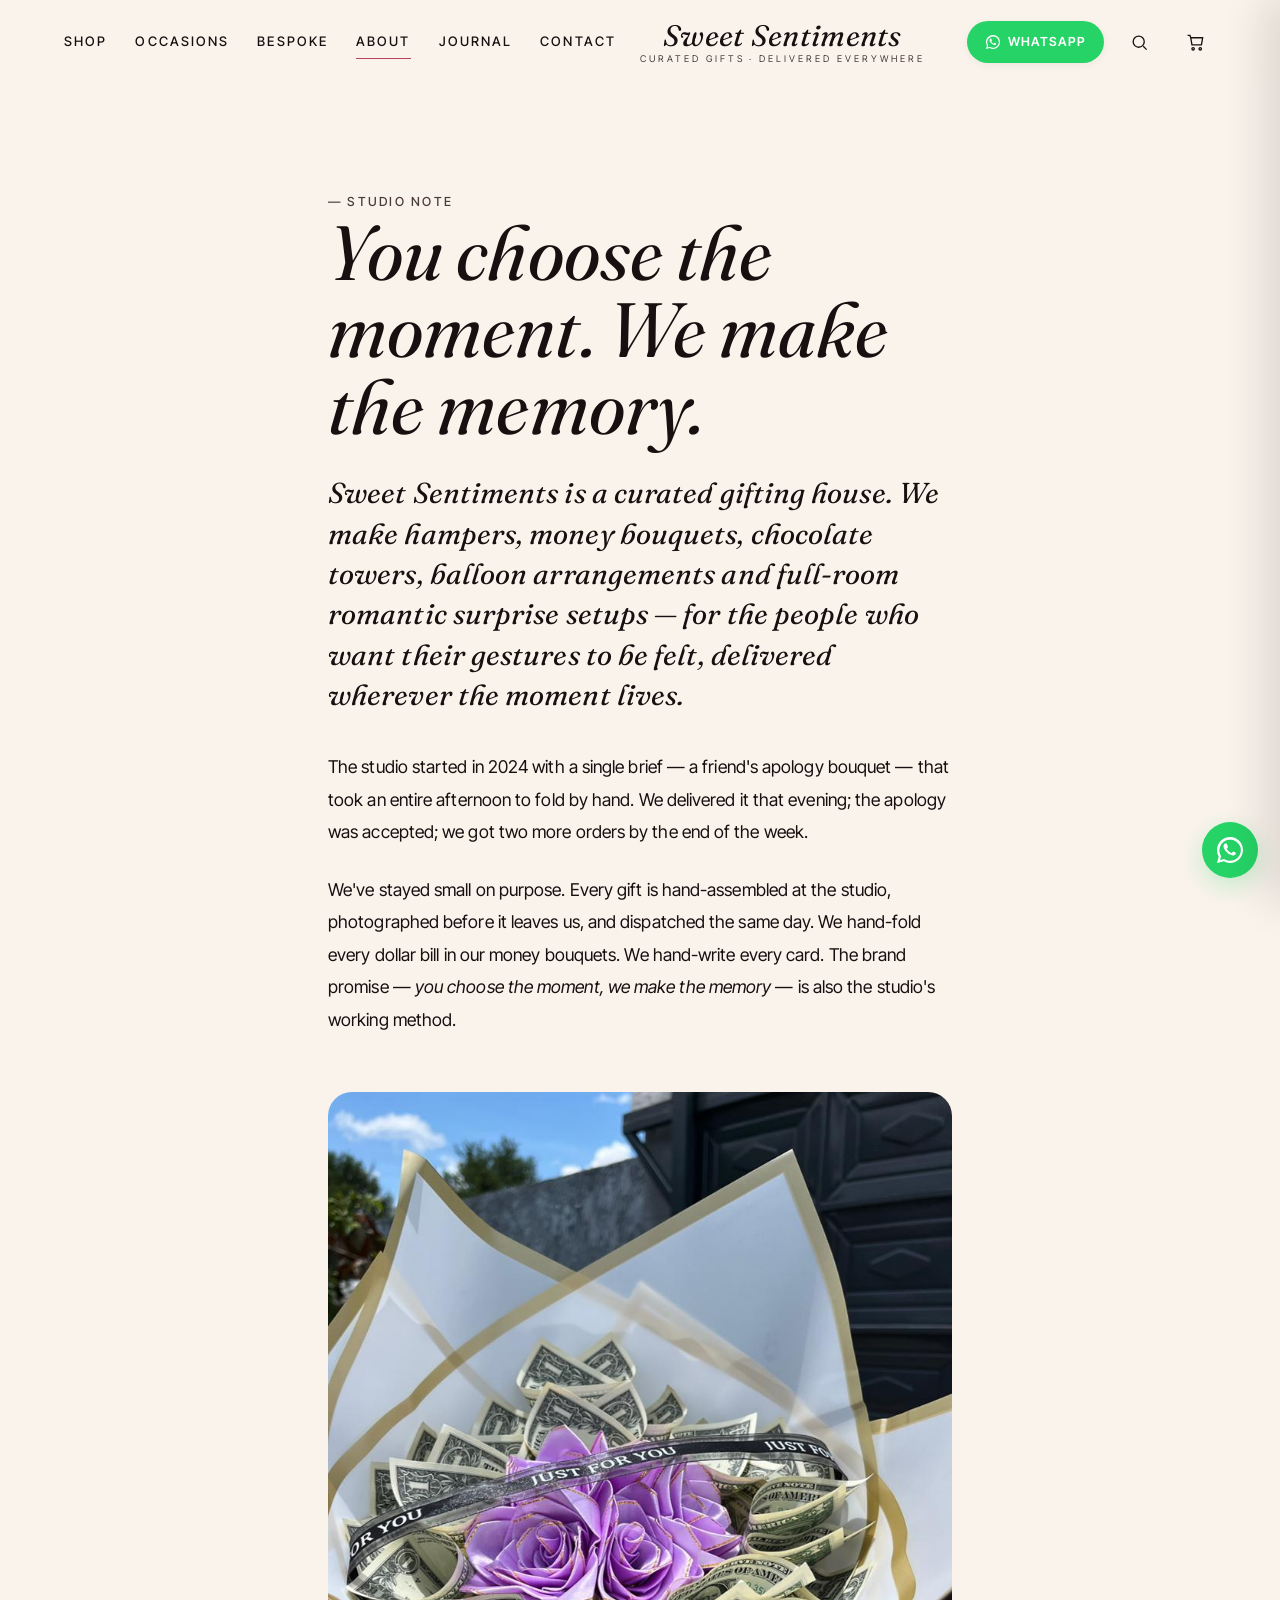
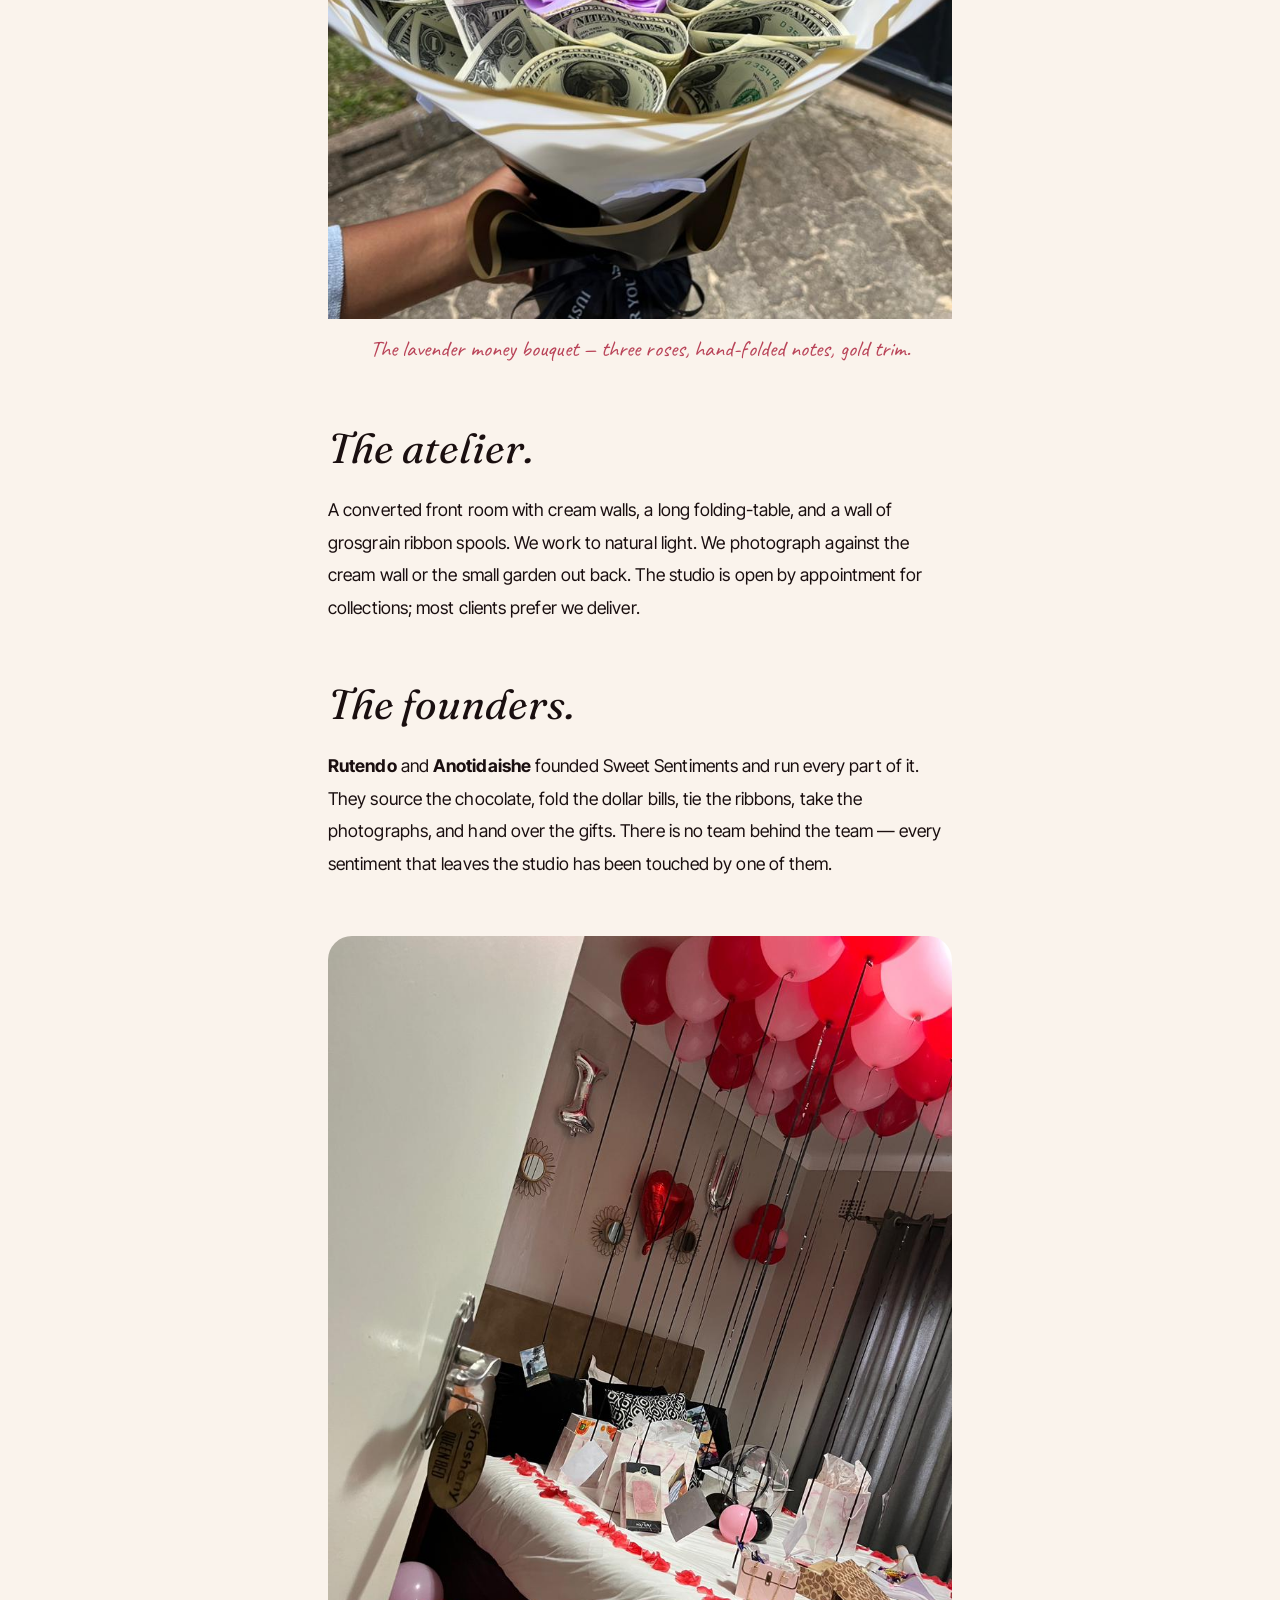
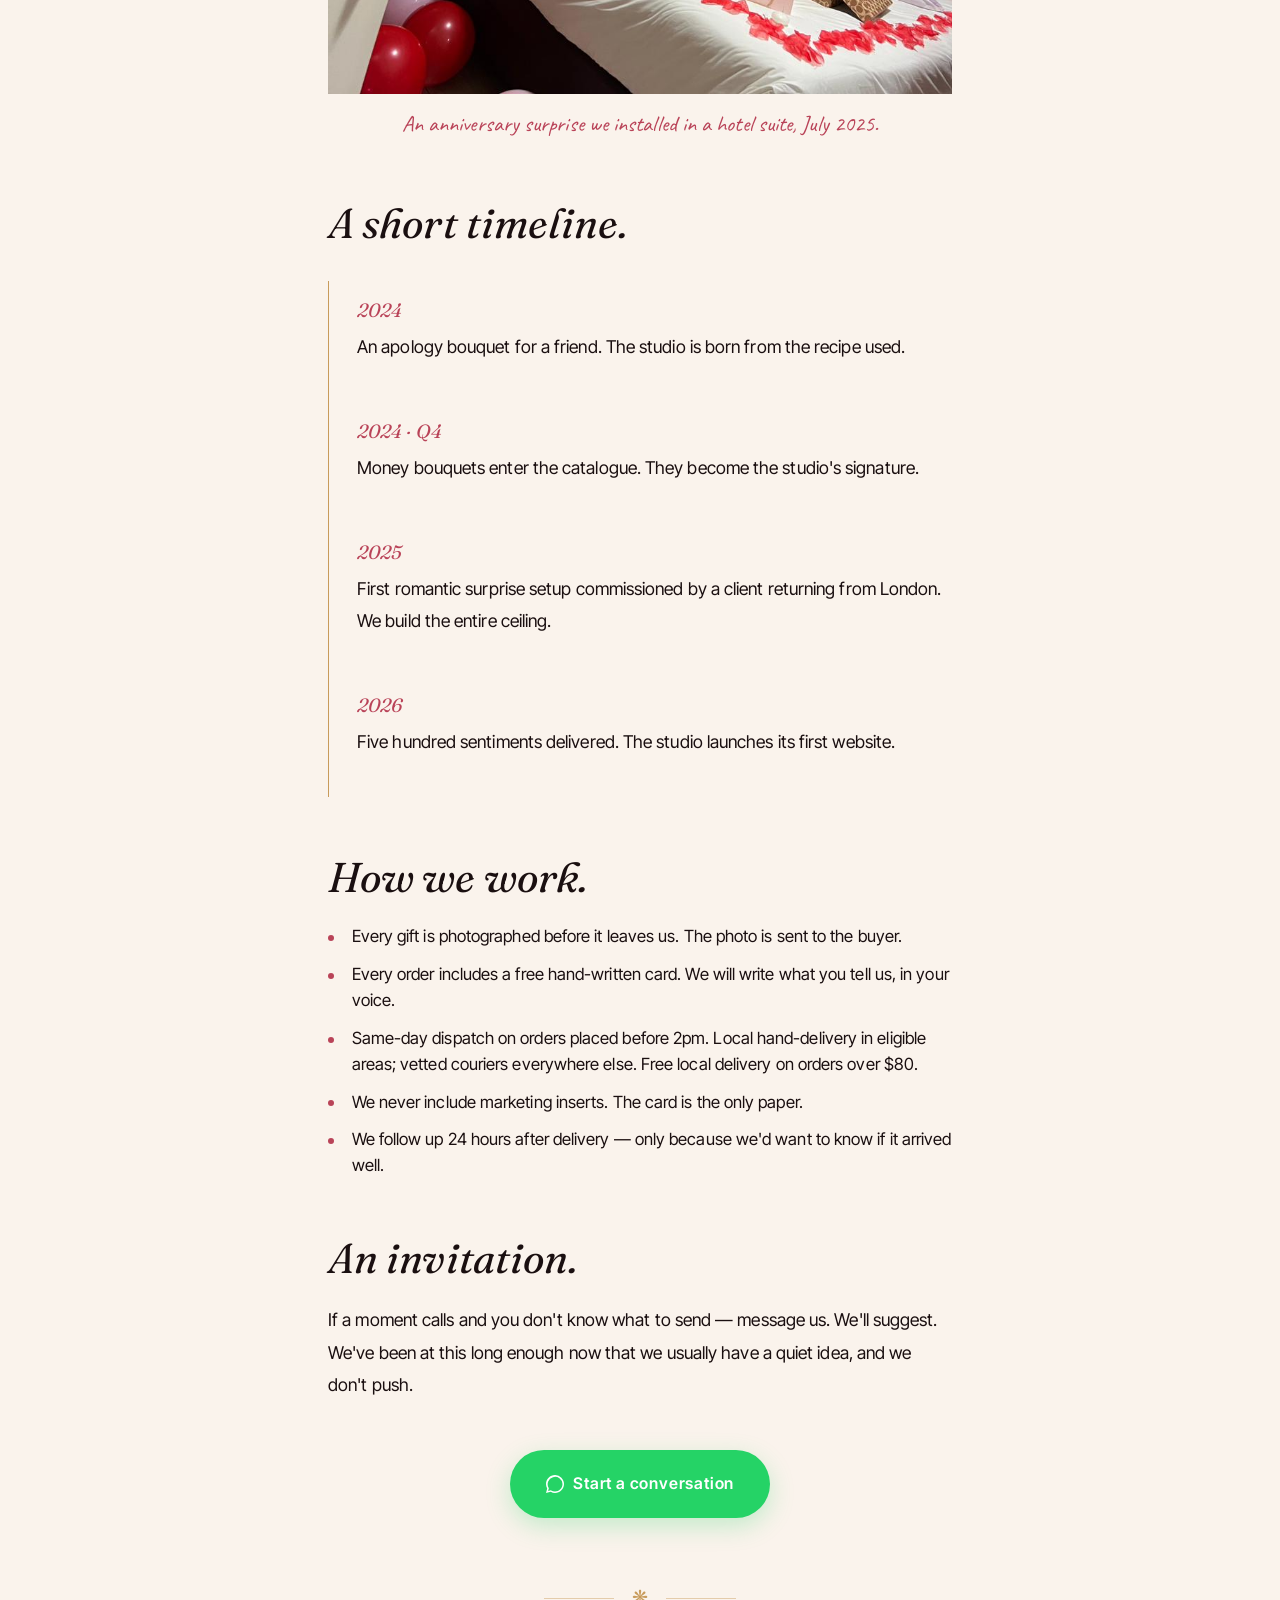
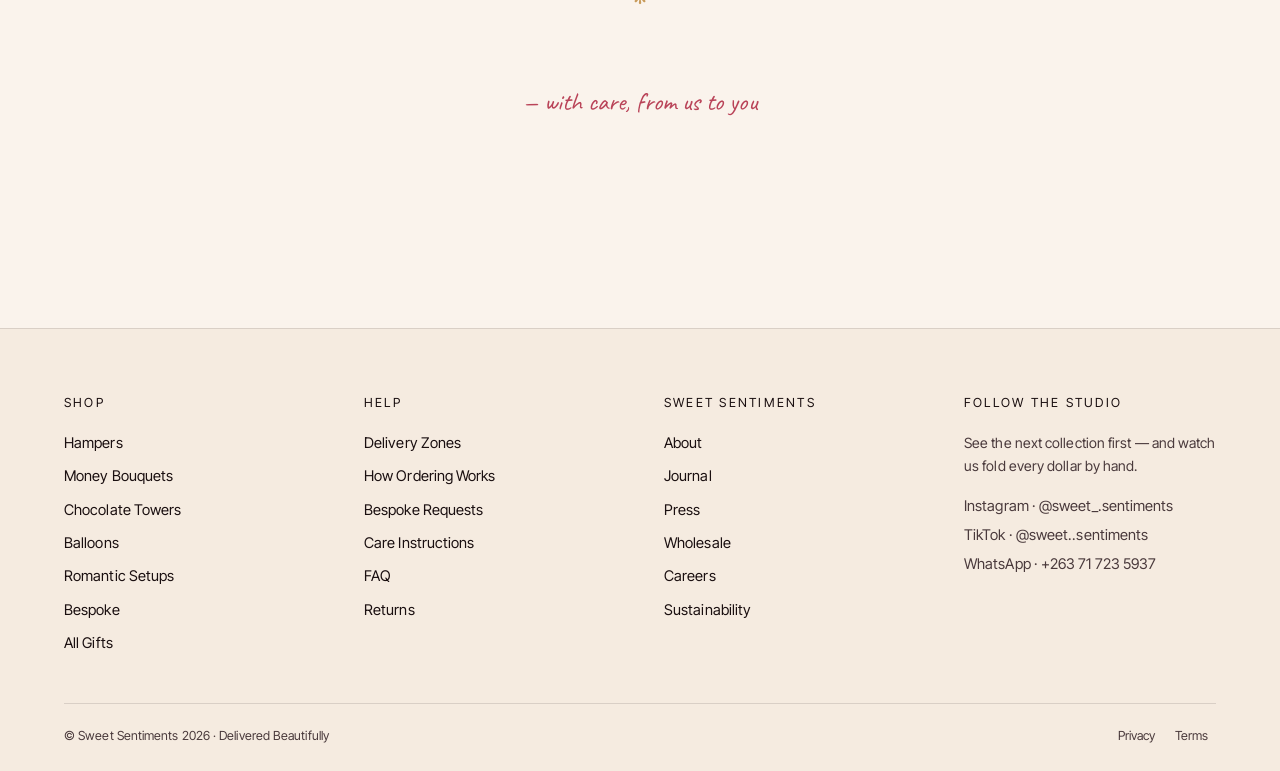
==== commit d79a3106: "Update social links and founder copy - Instagram: now links to @sweet_.sentiments everywhere (footer" ====
--- a/about.html
+++ b/about.html
@@ -10,10 +10,10 @@
   <link rel="preconnect" href="https://fonts.gstatic.com" crossorigin>
   <link href="https://fonts.googleapis.com/css2?family=Caveat:wght@400;600&family=Fraunces:ital,opsz,wght@0,9..144,400;0,9..144,500;0,9..144,600;1,9..144,400;1,9..144,500&family=Inter+Tight:wght@400;500;600;700&display=swap" rel="stylesheet">
 
-  <link rel="stylesheet" href="assets/css/tokens.css?v=4">
-  <link rel="stylesheet" href="assets/css/base.css?v=4">
-  <link rel="stylesheet" href="assets/css/components.css?v=4">
-  <link rel="stylesheet" href="assets/css/pages.css?v=4">
+  <link rel="stylesheet" href="assets/css/tokens.css?v=7">
+  <link rel="stylesheet" href="assets/css/base.css?v=7">
+  <link rel="stylesheet" href="assets/css/components.css?v=7">
+  <link rel="stylesheet" href="assets/css/pages.css?v=7">
 </head>
 <body>
 
@@ -35,8 +35,8 @@
       <h2>The atelier.</h2>
       <p>A converted front room with cream walls, a long folding-table, and a wall of grosgrain ribbon spools. We work to natural light. We photograph against the cream wall or the small garden out back. The studio is open by appointment for collections; most clients prefer we deliver.</p>
 
-      <h2>The team.</h2>
-      <p><strong>Tariro</strong> — founder, lead curator. <strong>Munashe</strong> — assembly, ribbon work, photography. <strong>Tendai</strong> — deliveries, on-site setups, the warmest doorbell-ringer we've ever met.</p>
+      <h2>The founders.</h2>
+      <p><strong>Rutendo</strong> and <strong>Anotidaishe</strong> founded Sweet Sentiments and run every part of it. They source the chocolate, fold the dollar bills, tie the ribbons, take the photographs, and hand over the gifts. There is no team behind the team — every sentiment that leaves the studio has been touched by one of them.</p>
 
       <figure class="figure">
         <img src="assets/images/setup-room-balloons.jpeg" alt="A romantic in-room setup">
@@ -74,7 +74,7 @@
     </div>
   </section>
 
-  <script src="assets/js/products.js"></script>
-  <script src="assets/js/app.js"></script>
+  <script src="assets/js/products.js?v=7"></script>
+  <script src="assets/js/app.js?v=7"></script>
 </body>
 </html>
--- a/assets/css/components.css
+++ b/assets/css/components.css
@@ -740,6 +740,131 @@
 .trust-strip span { display: inline-flex; align-items: center; gap: 6px; }
 .trust-strip span::before { content: "✓"; color: var(--rouge); font-weight: 700; }
 
+/* ─── Search overlay ─── */
+.search-overlay {
+  position: fixed;
+  inset: 0;
+  background: rgba(26, 15, 16, 0.6);
+  backdrop-filter: blur(10px);
+  -webkit-backdrop-filter: blur(10px);
+  z-index: 100;
+  opacity: 0; pointer-events: none;
+  transition: opacity 250ms var(--ease-soft);
+  display: flex;
+  align-items: flex-start;
+  justify-content: center;
+  padding: clamp(60px, 10vh, 120px) 20px 40px;
+  overflow-y: auto;
+}
+.search-overlay.open { opacity: 1; pointer-events: auto; }
+
+.search-close {
+  position: fixed;
+  top: 22px; right: 22px;
+  width: 44px; height: 44px;
+  border-radius: 50%;
+  background: var(--cream);
+  display: flex; align-items: center; justify-content: center;
+  z-index: 102;
+  transition: background 200ms;
+}
+.search-close:hover { background: var(--blush); }
+
+.search-inner {
+  width: 100%;
+  max-width: 640px;
+  background: var(--cream);
+  border-radius: var(--r-hero);
+  padding: clamp(28px, 4vw, 48px);
+  box-shadow: var(--shadow-lg);
+  z-index: 101;
+}
+.search-inner .eyebrow { display: block; margin-bottom: 18px; }
+
+.search-box {
+  display: flex;
+  align-items: center;
+  gap: 12px;
+  border-bottom: 2px solid var(--ink);
+  padding: 8px 4px 12px;
+  margin-bottom: 22px;
+  color: var(--ink);
+}
+.search-box svg { flex: 0 0 22px; color: var(--rouge); }
+.search-box input {
+  flex: 1;
+  border: 0;
+  background: transparent;
+  font-family: var(--font-display);
+  font-style: italic;
+  font-size: 1.4rem;
+  color: var(--ink);
+  outline: none;
+  padding: 4px 0;
+}
+.search-box input::placeholder { color: var(--ink-soft); font-style: italic; opacity: 0.7; }
+
+.search-meta {
+  font-size: 0.72rem;
+  letter-spacing: 0.18em;
+  text-transform: uppercase;
+  color: var(--ink-soft);
+  margin-bottom: 10px;
+}
+
+.search-row {
+  display: grid;
+  grid-template-columns: 56px 1fr auto;
+  gap: 14px;
+  align-items: center;
+  padding: 10px 6px;
+  border-radius: 10px;
+  transition: background 150ms;
+}
+.search-row:hover { background: var(--cream-2); }
+.search-row img {
+  width: 56px; height: 56px;
+  border-radius: 8px;
+  object-fit: cover;
+}
+.search-row .name {
+  font-family: var(--font-display);
+  font-size: 1.05rem;
+  line-height: 1.2;
+  margin-bottom: 2px;
+}
+.search-row .meta {
+  font-size: 0.78rem;
+  color: var(--ink-soft);
+  letter-spacing: 0.04em;
+}
+.search-row .arrow {
+  font-size: 1.2rem;
+  color: var(--rouge);
+  transition: transform 200ms;
+}
+.search-row:hover .arrow { transform: translateX(4px); }
+
+.search-empty {
+  text-align: center;
+  padding: 28px 12px;
+  color: var(--ink-soft);
+}
+.search-empty .script {
+  display: block;
+  font-family: var(--font-script);
+  font-size: 1.6rem;
+  color: var(--rose);
+  margin-bottom: 10px;
+}
+.search-empty .btn { margin-top: 14px; }
+
+@media (max-width: 768px) {
+  .search-inner { padding: 22px; border-radius: 18px; }
+  .search-box input { font-size: 1.15rem; }
+  .search-close { top: 12px; right: 12px; width: 38px; height: 38px; }
+}
+
 /* ─── Toast ─── */
 .toast {
   position: fixed;
--- a/assets/css/pages.css
+++ b/assets/css/pages.css
@@ -464,10 +464,17 @@
   padding: 32px 0 56px;
   align-items: start;
 }
-@media (max-width: 980px) { .pdp { grid-template-columns: 1fr; } }
+@media (max-width: 980px) {
+  .pdp { grid-template-columns: 1fr; }
+}
 
 .gallery {
   position: sticky; top: calc(var(--header-h) + 16px);
+}
+/* Stop sticky behaviour when PDP collapses to single column —
+   otherwise the gallery pins and info text scrolls behind it. */
+@media (max-width: 980px) {
+  .gallery { position: static; top: auto; }
 }
 .gallery .main {
   aspect-ratio: 4/5;
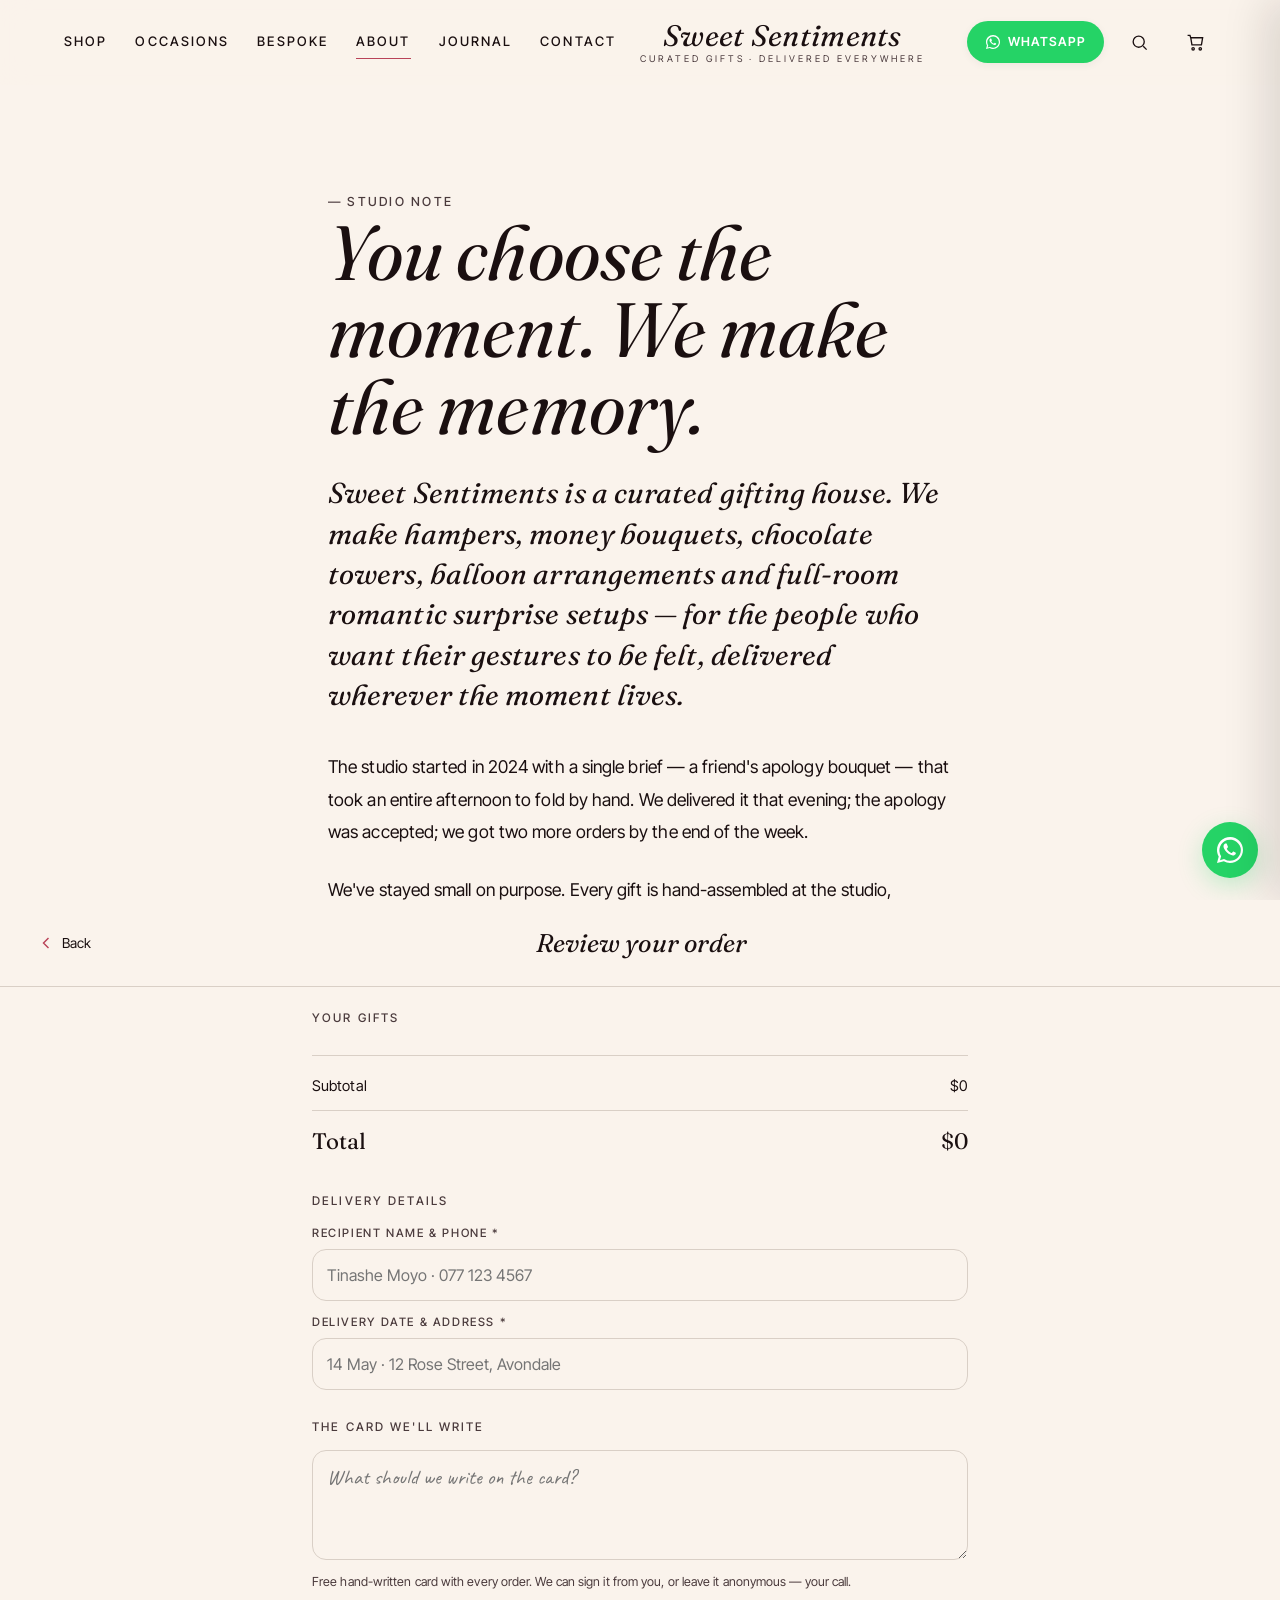
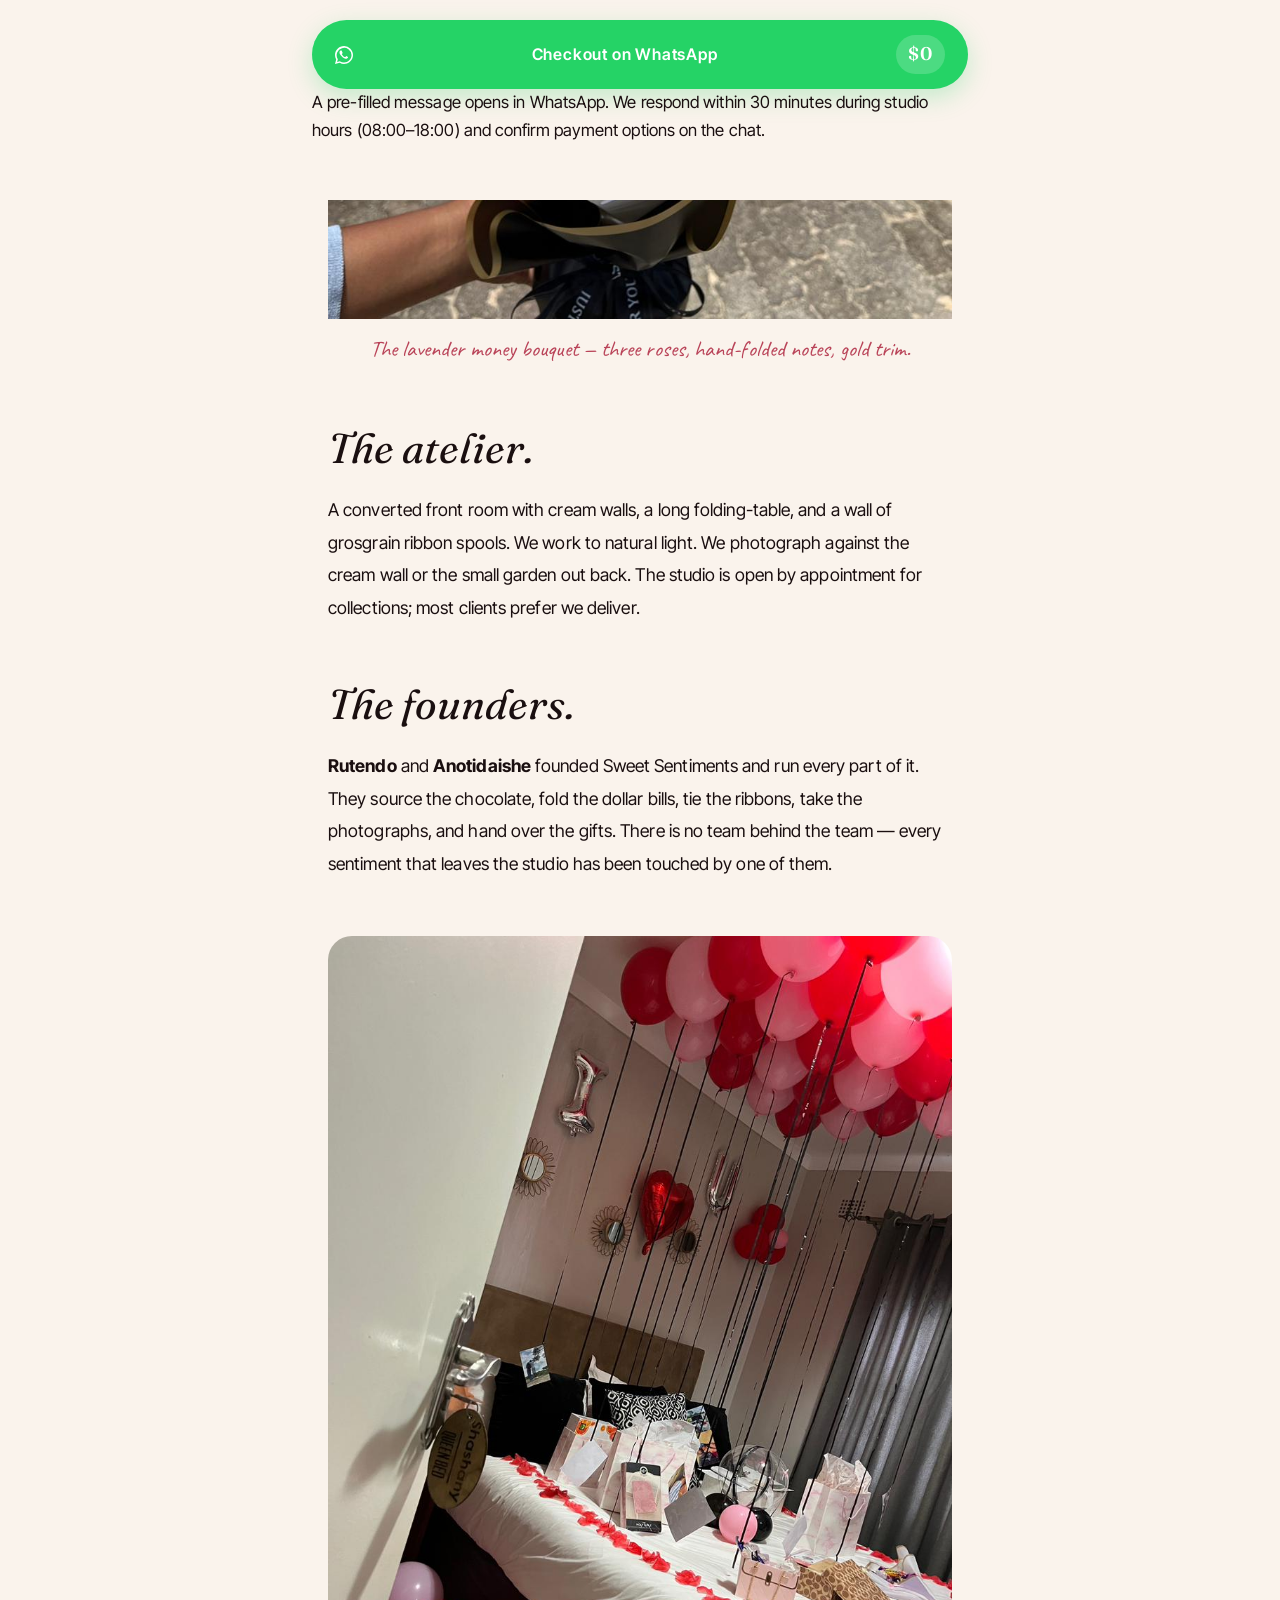
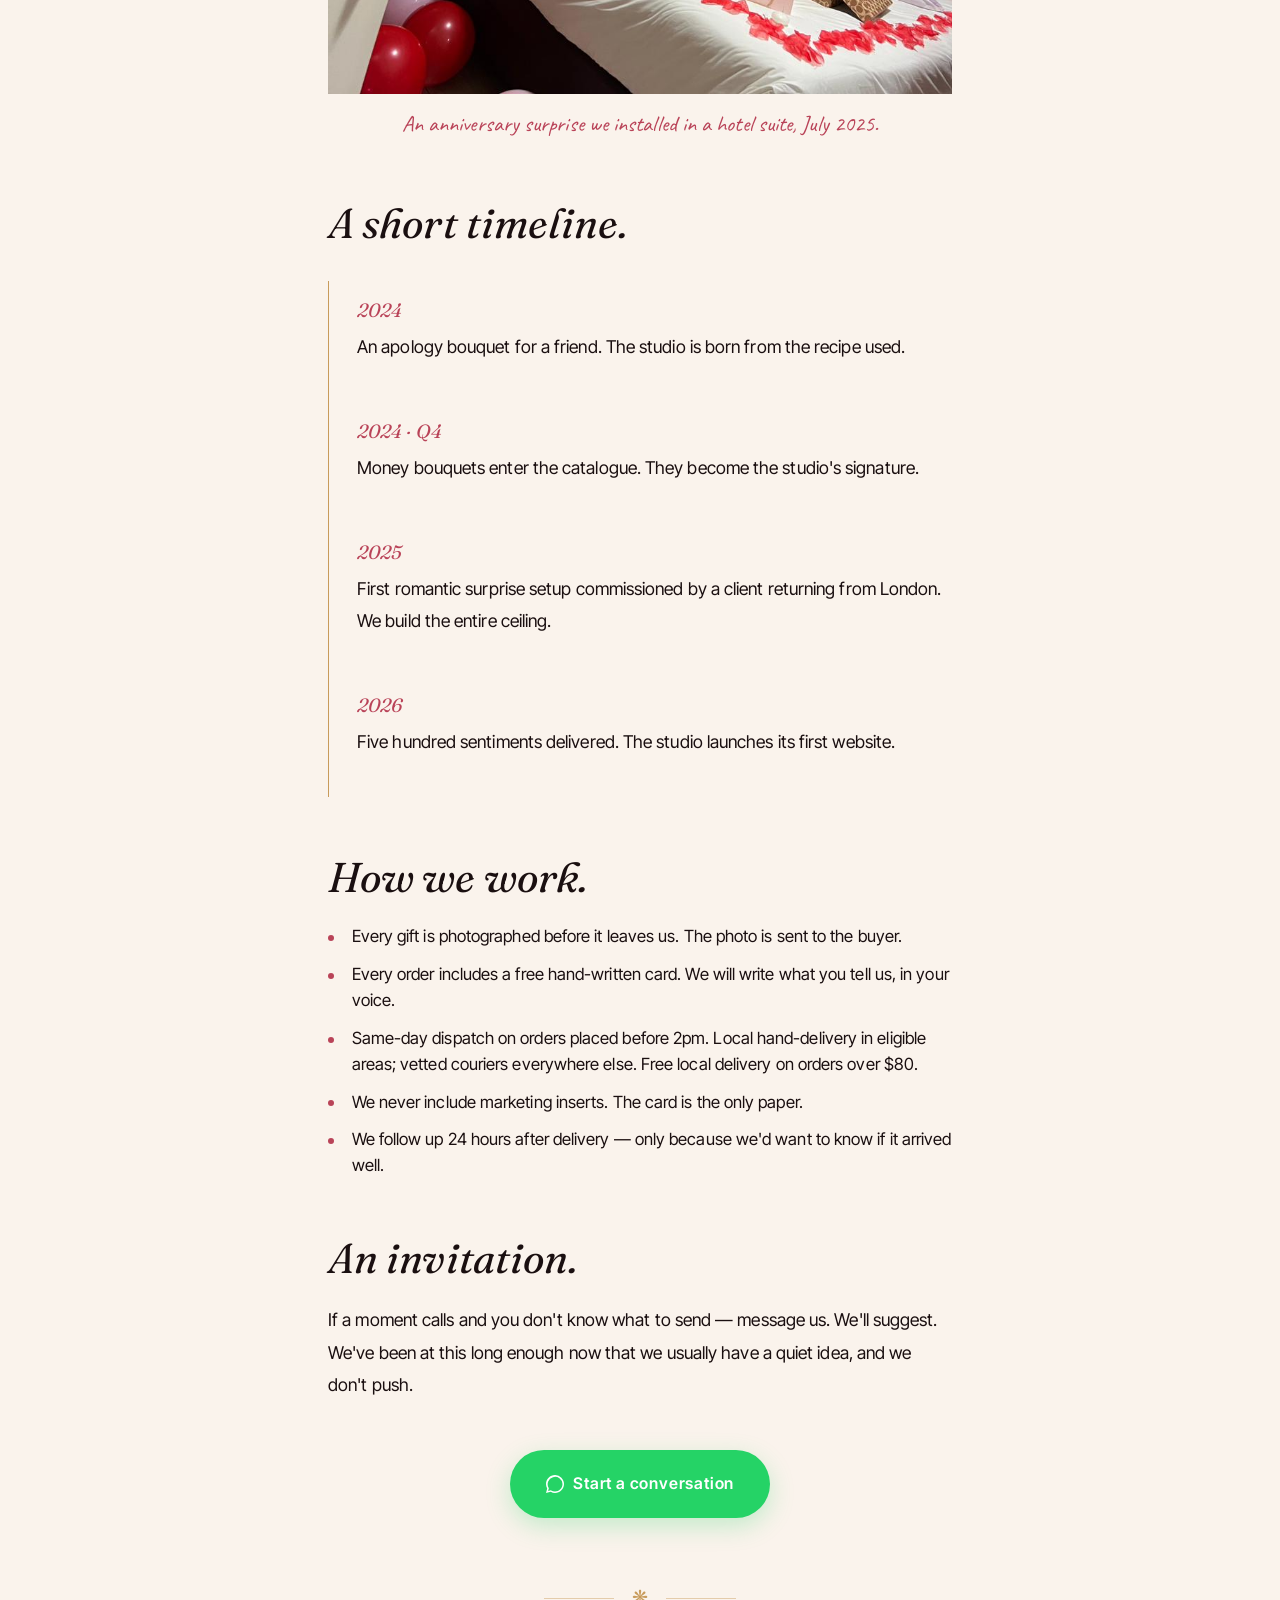
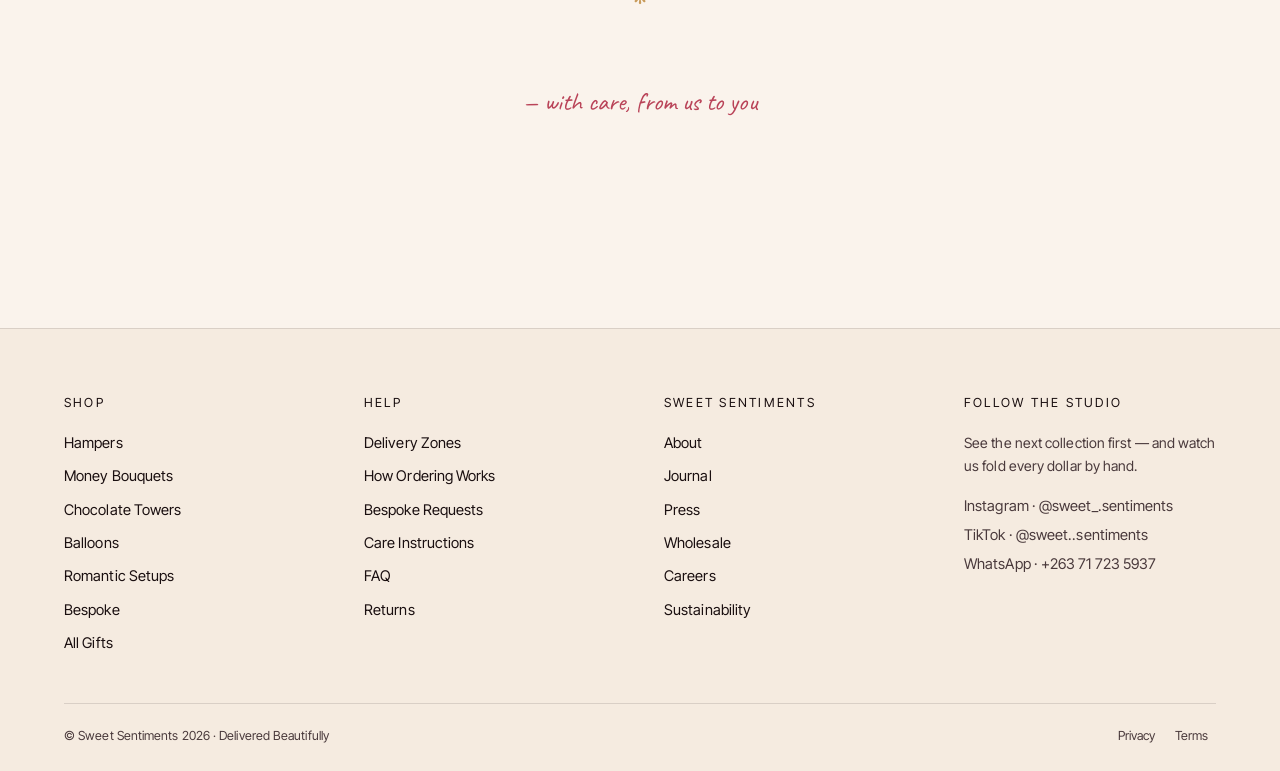
==== commit c2f7c0b5: "Mobile ordering flow: fix Add-to-Cart overlap + new two-step checkout PDP — sticky bottom bar The mo" ====
--- a/about.html
+++ b/about.html
@@ -10,10 +10,10 @@
   <link rel="preconnect" href="https://fonts.gstatic.com" crossorigin>
   <link href="https://fonts.googleapis.com/css2?family=Caveat:wght@400;600&family=Fraunces:ital,opsz,wght@0,9..144,400;0,9..144,500;0,9..144,600;1,9..144,400;1,9..144,500&family=Inter+Tight:wght@400;500;600;700&display=swap" rel="stylesheet">
 
-  <link rel="stylesheet" href="assets/css/tokens.css?v=7">
-  <link rel="stylesheet" href="assets/css/base.css?v=7">
-  <link rel="stylesheet" href="assets/css/components.css?v=7">
-  <link rel="stylesheet" href="assets/css/pages.css?v=7">
+  <link rel="stylesheet" href="assets/css/tokens.css?v=10">
+  <link rel="stylesheet" href="assets/css/base.css?v=10">
+  <link rel="stylesheet" href="assets/css/components.css?v=10">
+  <link rel="stylesheet" href="assets/css/pages.css?v=10">
 </head>
 <body>
 
@@ -74,7 +74,7 @@
     </div>
   </section>
 
-  <script src="assets/js/products.js?v=7"></script>
-  <script src="assets/js/app.js?v=7"></script>
+  <script>document.write('<script src="assets/js/products.js?t='+Date.now()+'"><\/script>')</script>
+  <script src="assets/js/app.js?v=10"></script>
 </body>
 </html>
--- a/assets/css/components.css
+++ b/assets/css/components.css
@@ -740,6 +740,180 @@
 .trust-strip span { display: inline-flex; align-items: center; gap: 6px; }
 .trust-strip span::before { content: "✓"; color: var(--rouge); font-weight: 700; }
 
+/* ─── Checkout overlay (step 2 of cart flow) ─── */
+.checkout-overlay {
+  position: fixed;
+  inset: 0;
+  background: var(--cream);
+  z-index: 110;
+  transform: translateY(100%);
+  transition: transform 320ms var(--ease-soft);
+  display: flex;
+  flex-direction: column;
+  overflow: hidden;
+}
+.checkout-overlay.open { transform: translateY(0); }
+
+.checkout-head {
+  display: grid;
+  grid-template-columns: auto 1fr auto;
+  align-items: center;
+  padding: 16px 20px;
+  border-bottom: 1px solid var(--line);
+  background: var(--cream);
+  flex: 0 0 auto;
+}
+.checkout-head h2 {
+  font-family: var(--font-display);
+  font-style: italic;
+  font-size: 1.25rem;
+  text-align: center;
+  margin: 0;
+}
+.checkout-back {
+  display: inline-flex;
+  align-items: center;
+  gap: 6px;
+  font-size: 0.86rem;
+  color: var(--ink);
+  padding: 6px 4px;
+}
+.checkout-back svg { color: var(--rouge); }
+
+.checkout-body {
+  flex: 1 1 auto;
+  overflow-y: auto;
+  -webkit-overflow-scrolling: touch;
+  padding: 22px clamp(16px, 4vw, 32px) 32px;
+  max-width: 720px;
+  margin-inline: auto;
+  width: 100%;
+  box-sizing: border-box;
+}
+
+.checkout-section {
+  margin-bottom: 28px;
+}
+.checkout-section h3 {
+  font-size: 0.74rem;
+  letter-spacing: 0.18em;
+  text-transform: uppercase;
+  color: var(--ink-soft);
+  font-weight: 500;
+  margin: 0 0 12px;
+}
+
+.checkout-items { display: flex; flex-direction: column; gap: 10px; }
+.checkout-item {
+  display: grid;
+  grid-template-columns: 56px 1fr auto;
+  gap: 14px;
+  align-items: center;
+  padding: 12px;
+  background: var(--cream-2);
+  border-radius: 12px;
+}
+.checkout-item img {
+  width: 56px; height: 56px;
+  border-radius: 8px;
+  object-fit: cover;
+}
+.checkout-item .name {
+  font-family: var(--font-display);
+  font-size: 1rem;
+  line-height: 1.2;
+}
+.checkout-item .meta {
+  font-size: 0.74rem;
+  color: var(--ink-soft);
+  letter-spacing: 0.04em;
+  margin-top: 2px;
+}
+.checkout-item .line-total {
+  font-family: var(--font-display);
+  font-size: 1.1rem;
+}
+
+.checkout-totals {
+  margin-top: 14px;
+  padding-top: 14px;
+  border-top: 1px solid var(--line);
+}
+.checkout-totals .cart-row {
+  display: flex; justify-content: space-between;
+  padding: 4px 0;
+  font-size: 0.92rem;
+}
+.checkout-totals .cart-row.total {
+  padding-top: 12px;
+  border-top: 1px solid var(--line);
+  margin-top: 8px;
+  font-family: var(--font-display);
+  font-size: 1.4rem;
+}
+
+.checkout-section .field {
+  display: flex; flex-direction: column; gap: 6px;
+  margin-bottom: 12px;
+}
+.checkout-section .field label {
+  font-size: 0.72rem;
+  letter-spacing: 0.14em;
+  text-transform: uppercase;
+  color: var(--ink-soft);
+  font-weight: 500;
+}
+.checkout-section .field input,
+.checkout-section .field textarea {
+  border: 1px solid var(--line);
+  border-radius: var(--r-input);
+  padding: 12px 14px;
+  background: var(--cream);
+  font-size: 16px;
+  width: 100%;
+  box-sizing: border-box;
+}
+.checkout-section .field input:focus,
+.checkout-section .field textarea:focus {
+  outline: none;
+  border-color: var(--rouge);
+  box-shadow: 0 0 0 3px rgba(185, 67, 88, 0.10);
+}
+.checkout-section .field.script-input textarea {
+  font-family: var(--font-script);
+  font-size: 1.3rem;
+  line-height: 1.4;
+  resize: vertical;
+  min-height: 110px;
+}
+.checkout-hint {
+  font-size: 0.78rem;
+  color: var(--ink-soft);
+  margin: 8px 0 0;
+}
+
+.checkout-cta {
+  display: grid;
+  grid-template-columns: auto 1fr auto;
+  align-items: center;
+  gap: 10px;
+  padding: 14px 22px;
+  margin-top: 12px;
+  font-size: 1rem;
+}
+.checkout-cta .checkout-cta-total {
+  font-family: var(--font-display);
+  font-size: 1.15rem;
+  background: rgba(255,255,255,0.18);
+  border-radius: 999px;
+  padding: 4px 12px;
+}
+
+@media (min-width: 720px) {
+  .checkout-head { padding: 22px 32px; }
+  .checkout-head h2 { font-size: 1.6rem; }
+}
+
 /* ─── Search overlay ─── */
 .search-overlay {
   position: fixed;
--- a/assets/css/pages.css
+++ b/assets/css/pages.css
@@ -577,6 +577,7 @@
   background: var(--cream);
   border-top: 1px solid var(--line);
   padding: 12px 20px;
+  padding-bottom: max(12px, env(safe-area-inset-bottom, 12px));
   display: none;
   z-index: 65;
   align-items: center;
@@ -585,9 +586,15 @@
   box-shadow: 0 -8px 24px rgba(26, 15, 16, 0.08);
 }
 .sticky-buy .p { font-family: var(--font-display); font-size: 1.4rem; }
+.sticky-buy .btn { flex-shrink: 0; padding: 0.85rem 1.2rem; font-size: 0.85rem; }
+
+/* Push the bottom of the page above the sticky bar so the in-page CTAs
+   (Order on WhatsApp / Add to Cart) are reachable when the bar is up. */
+body.pdp-sticky-active { padding-bottom: 88px; }
+body.pdp-sticky-active .sticky-wa { display: none; }
+
 @media (max-width: 768px) {
   .sticky-buy.show { display: flex; }
-  .sticky-wa { bottom: 84px; }
 }
 
 /* Reviews */
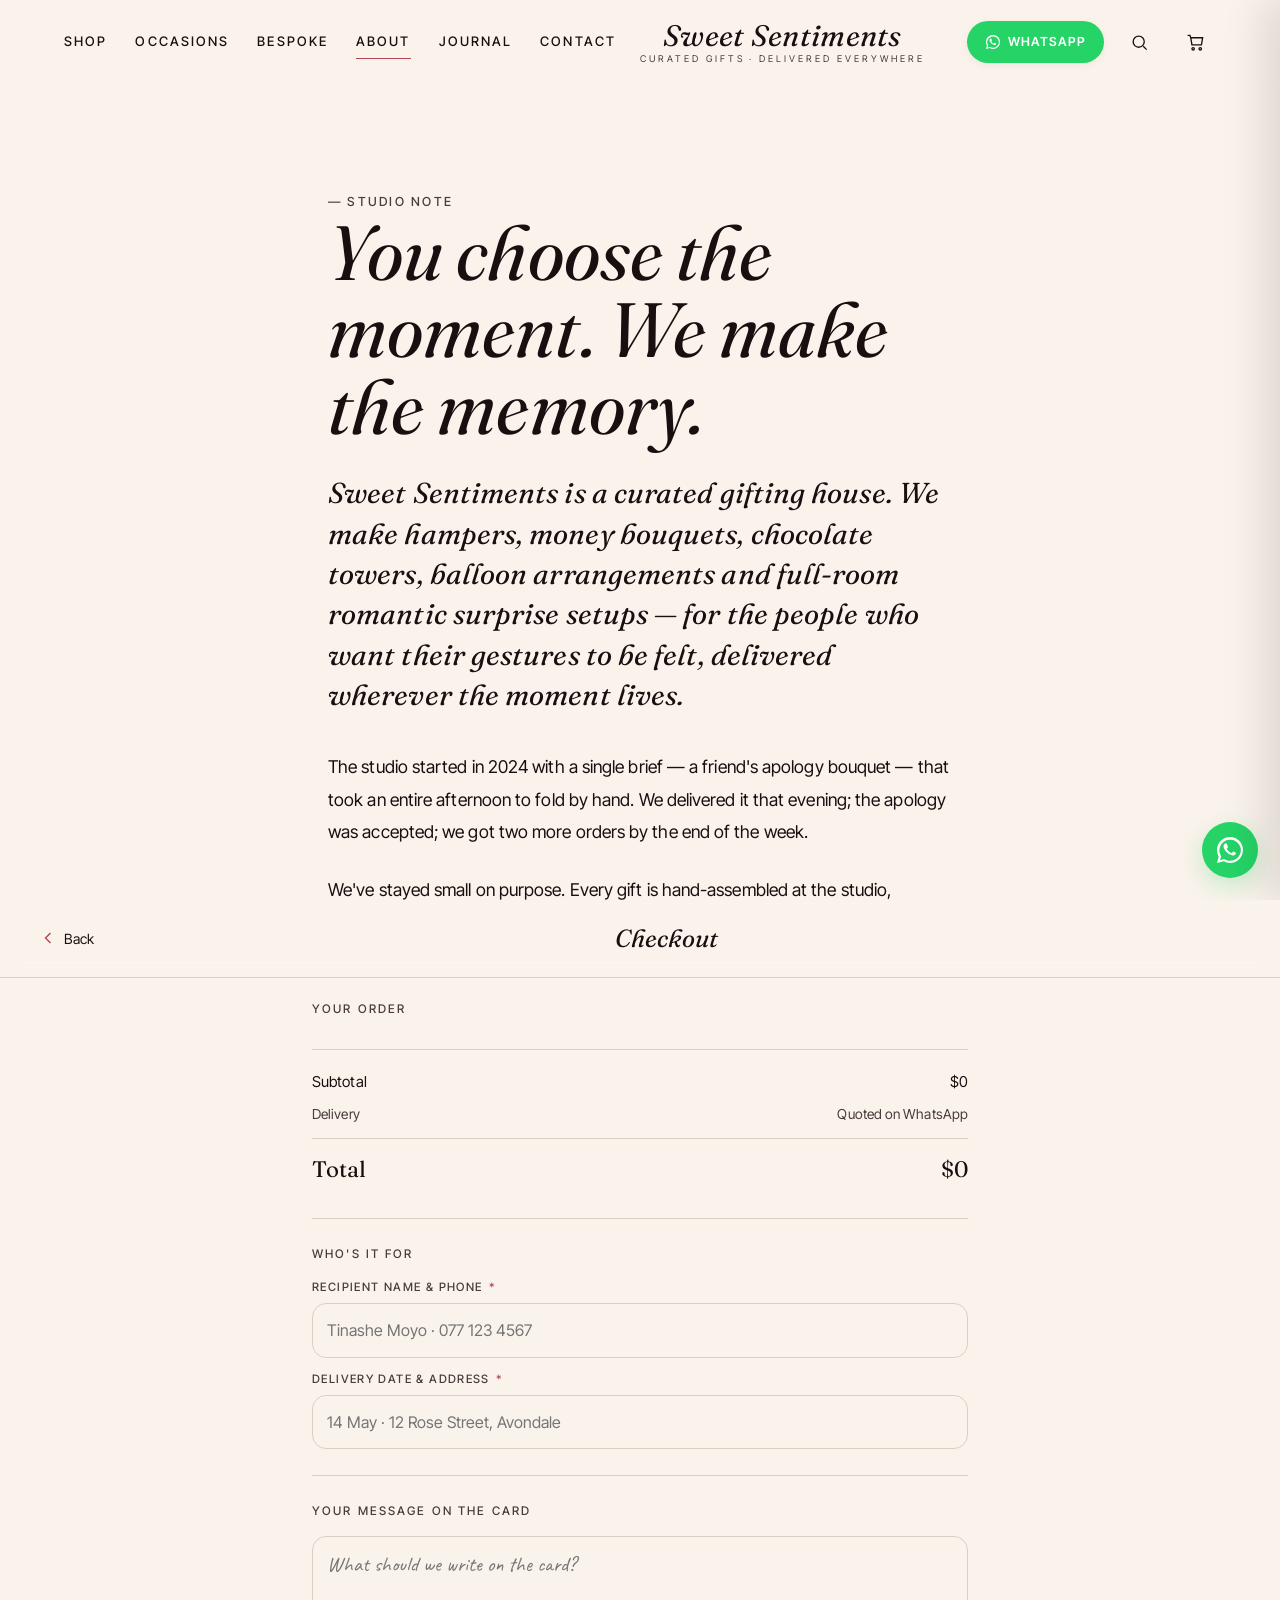
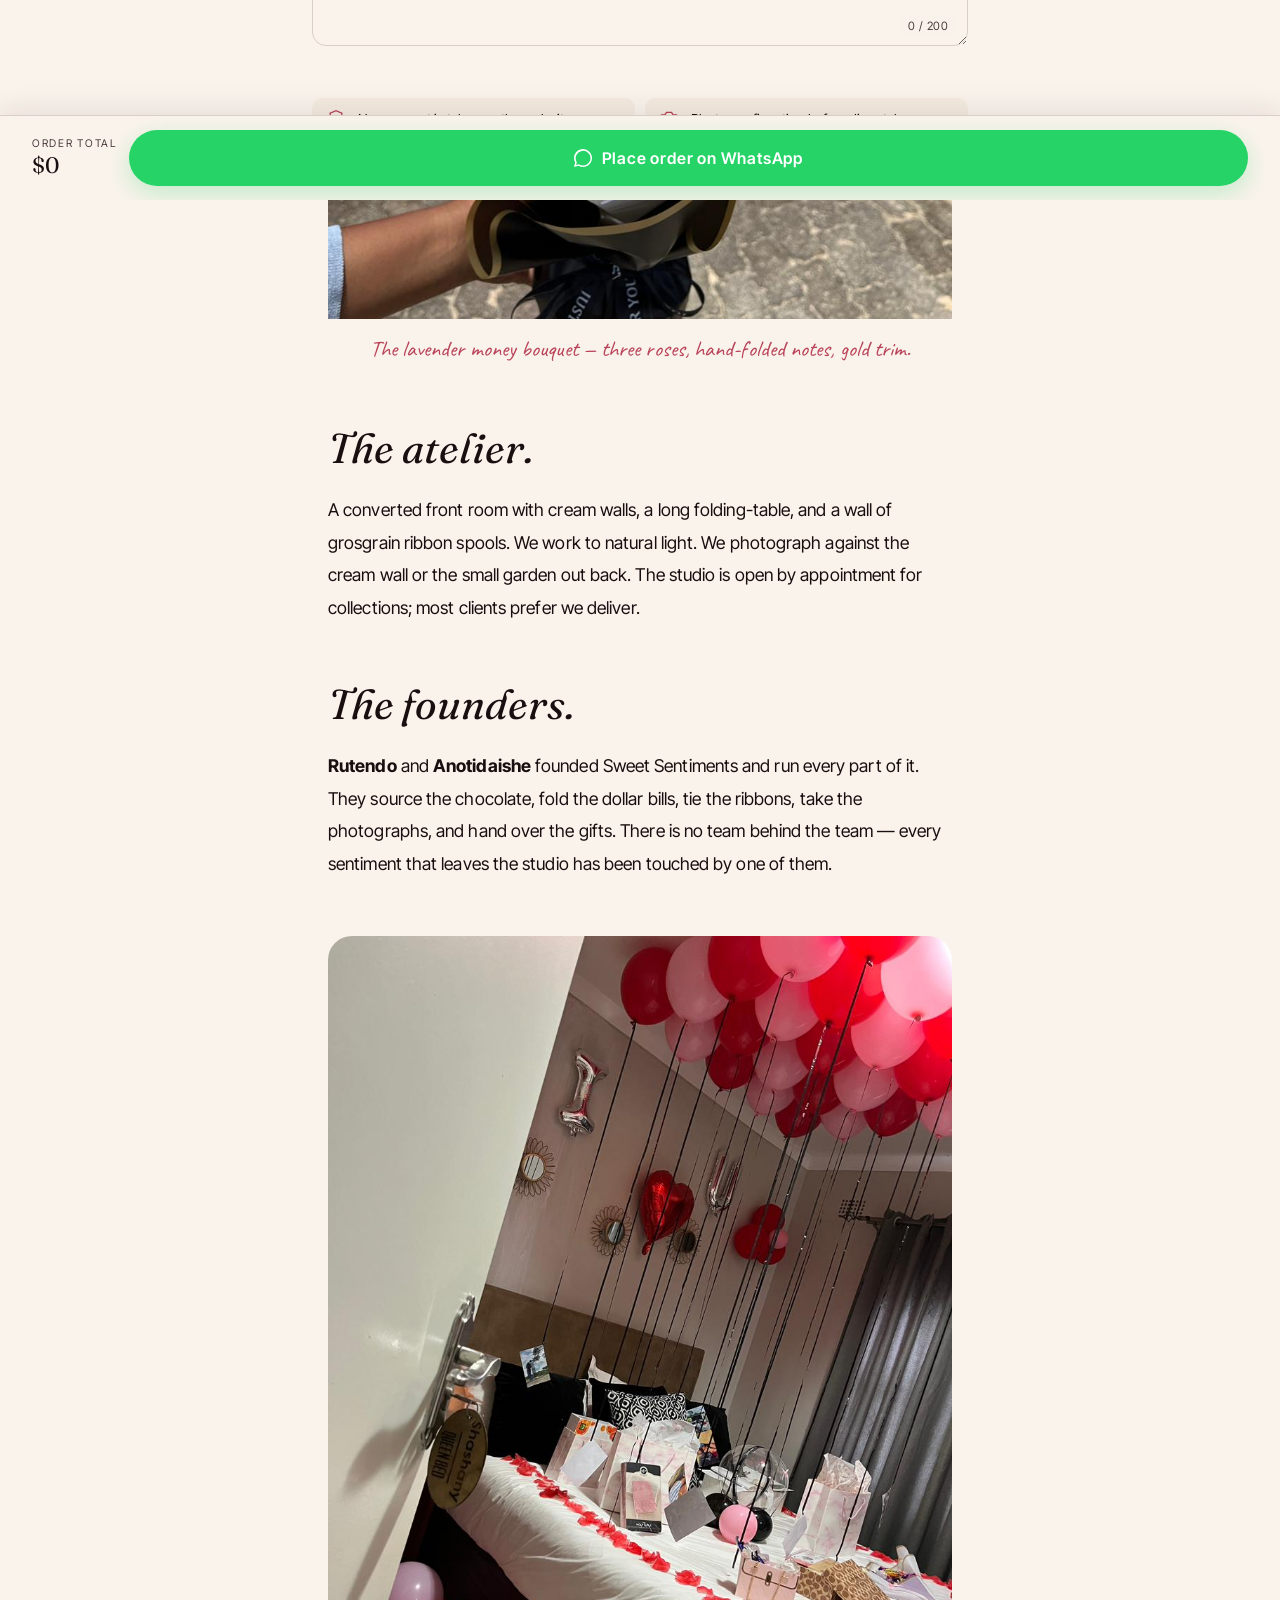
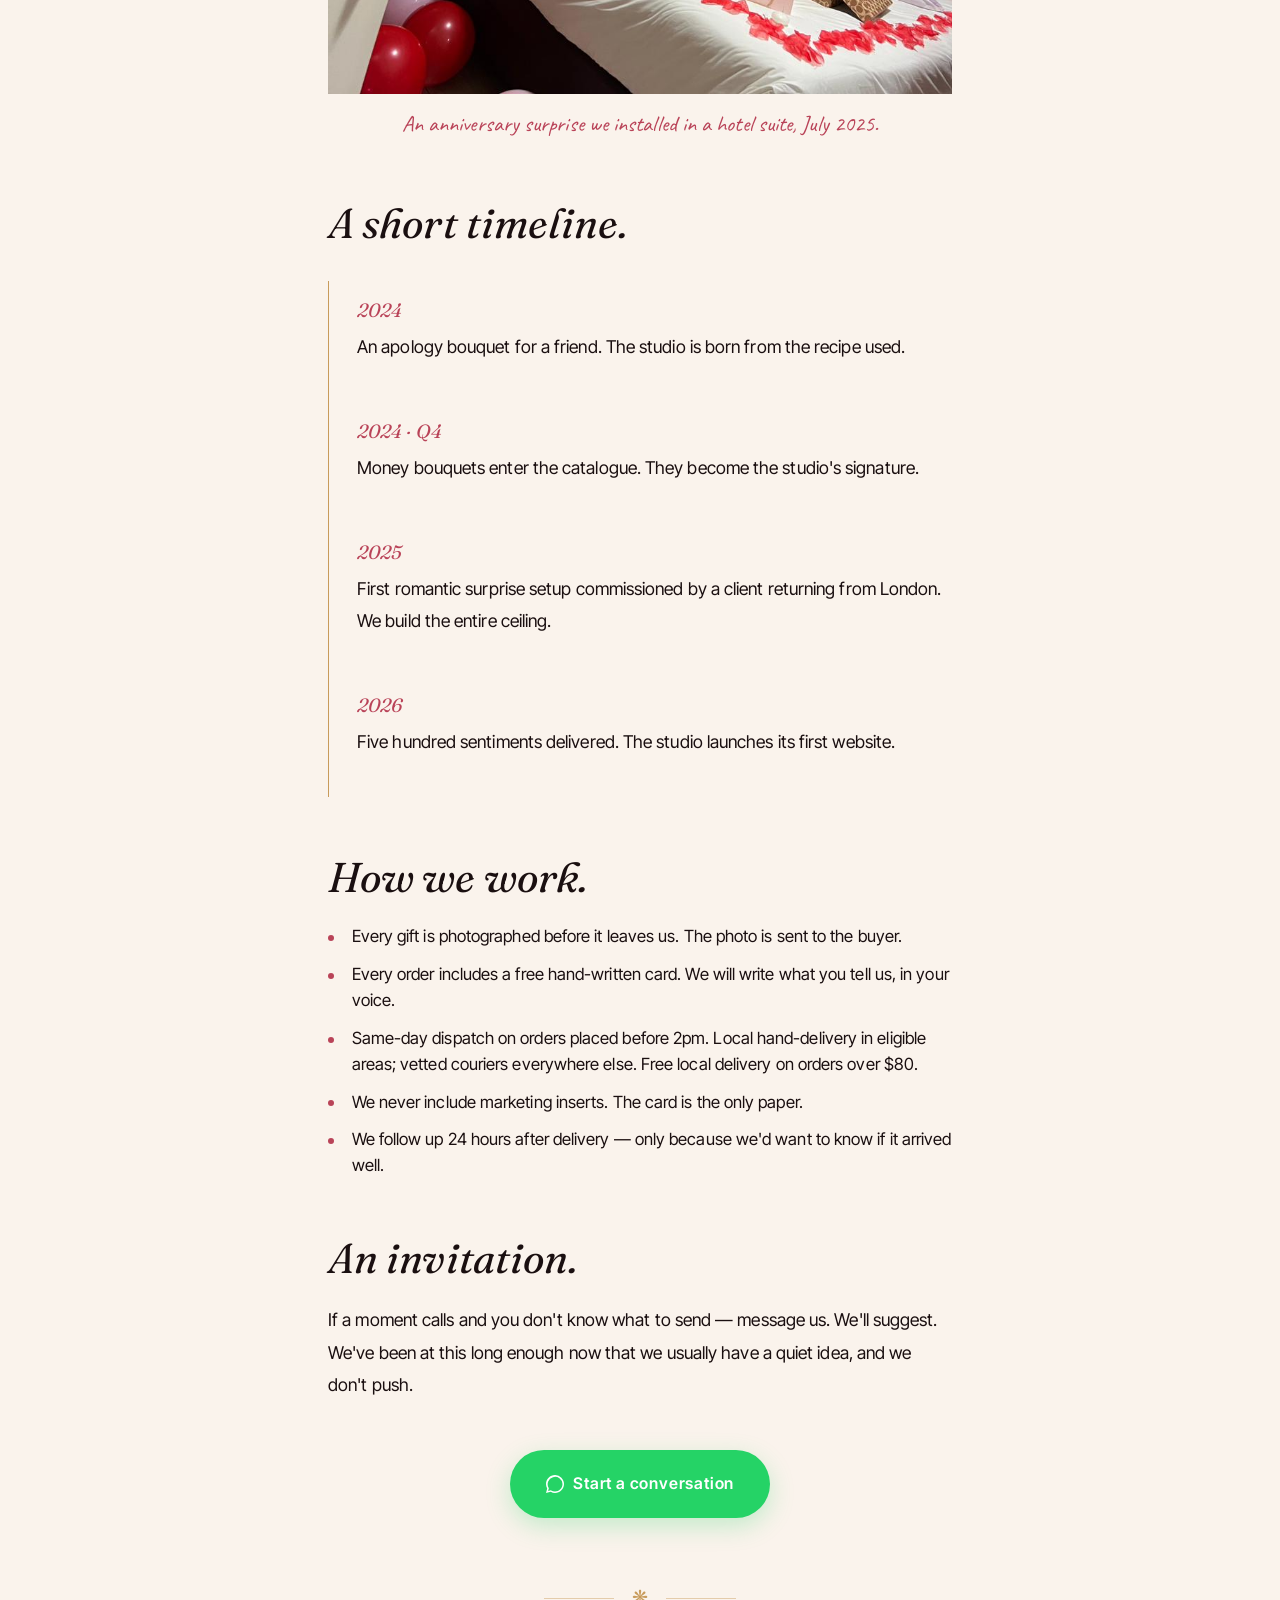
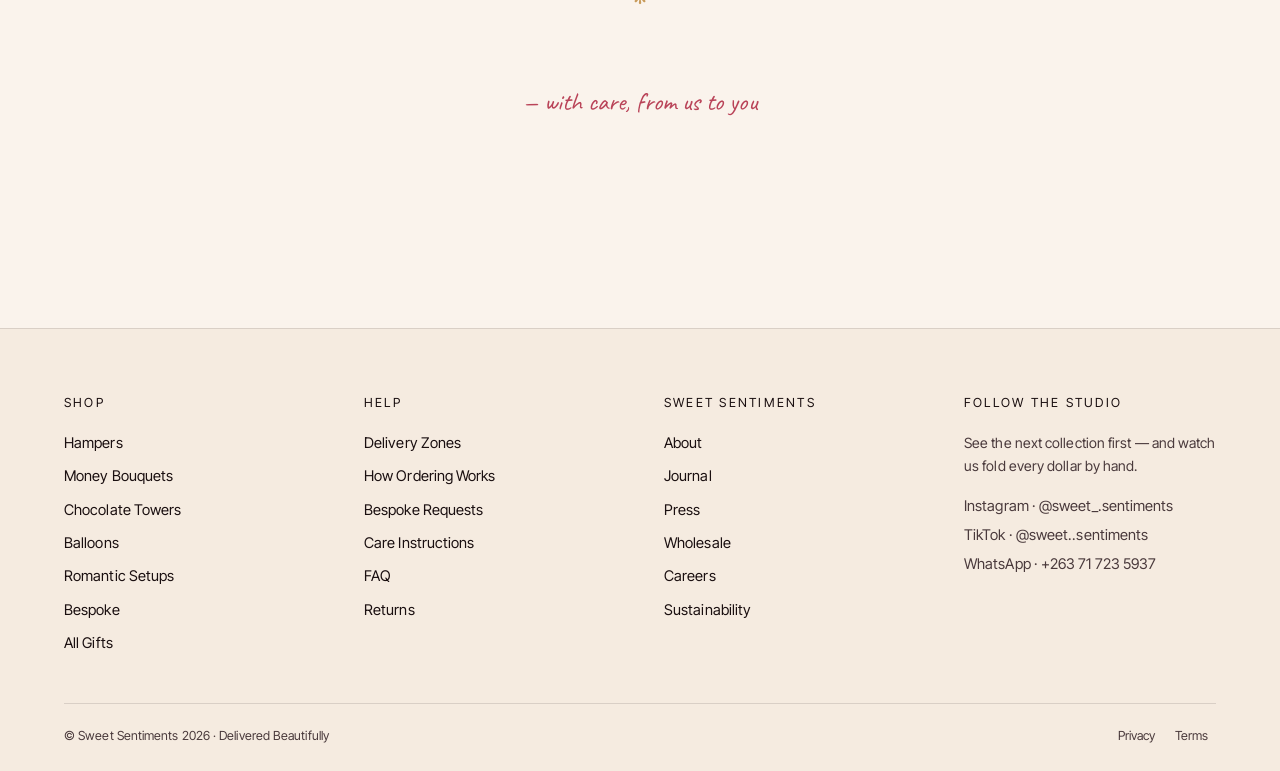
==== commit c5a603f8: "Enterprise-grade checkout + fix the cut-off black sliver The cut-off button The toast notification's" ====
--- a/about.html
+++ b/about.html
@@ -10,10 +10,10 @@
   <link rel="preconnect" href="https://fonts.gstatic.com" crossorigin>
   <link href="https://fonts.googleapis.com/css2?family=Caveat:wght@400;600&family=Fraunces:ital,opsz,wght@0,9..144,400;0,9..144,500;0,9..144,600;1,9..144,400;1,9..144,500&family=Inter+Tight:wght@400;500;600;700&display=swap" rel="stylesheet">
 
-  <link rel="stylesheet" href="assets/css/tokens.css?v=10">
-  <link rel="stylesheet" href="assets/css/base.css?v=10">
-  <link rel="stylesheet" href="assets/css/components.css?v=10">
-  <link rel="stylesheet" href="assets/css/pages.css?v=10">
+  <link rel="stylesheet" href="assets/css/tokens.css?v=12">
+  <link rel="stylesheet" href="assets/css/base.css?v=12">
+  <link rel="stylesheet" href="assets/css/components.css?v=12">
+  <link rel="stylesheet" href="assets/css/pages.css?v=12">
 </head>
 <body>
 
@@ -75,6 +75,6 @@
   </section>
 
   <script>document.write('<script src="assets/js/products.js?t='+Date.now()+'"><\/script>')</script>
-  <script src="assets/js/app.js?v=10"></script>
+  <script src="assets/js/app.js?v=12"></script>
 </body>
 </html>
--- a/assets/css/components.css
+++ b/assets/css/components.css
@@ -538,9 +538,11 @@
 .cart-drawer.open { transform: translateX(0); }
 
 .cart-head {
-  padding: 22px 26px;
+  padding: 18px 22px;
+  padding-top: max(18px, env(safe-area-inset-top, 18px));
   border-bottom: 1px solid var(--line);
   display: flex; justify-content: space-between; align-items: center;
+  flex: 0 0 auto;
 }
 .cart-head h2 {
   font-family: var(--font-display);
@@ -600,9 +602,11 @@
 .cart-item .price-col .rm:hover { color: var(--rouge); }
 
 .cart-foot {
-  padding: 22px 26px;
+  padding: 18px 22px;
+  padding-bottom: max(18px, env(safe-area-inset-bottom, 18px));
   border-top: 1px solid var(--line);
   background: var(--cream-2);
+  flex: 0 0 auto;
 }
 .cart-row { display: flex; justify-content: space-between; padding: 4px 0; font-size: 0.92rem; }
 .cart-row.total { padding-top: 12px; border-top: 1px solid var(--line); margin-top: 8px; font-family: var(--font-display); font-size: 1.4rem; }
@@ -758,33 +762,39 @@
   display: grid;
   grid-template-columns: auto 1fr auto;
   align-items: center;
-  padding: 16px 20px;
+  padding: 14px 16px;
+  padding-top: max(14px, env(safe-area-inset-top, 14px));
   border-bottom: 1px solid var(--line);
-  background: var(--cream);
+  background: rgba(250, 243, 236, 0.92);
+  backdrop-filter: blur(10px);
+  -webkit-backdrop-filter: blur(10px);
   flex: 0 0 auto;
+  z-index: 2;
 }
 .checkout-head h2 {
   font-family: var(--font-display);
   font-style: italic;
-  font-size: 1.25rem;
+  font-size: 1.3rem;
   text-align: center;
   margin: 0;
+  color: var(--ink);
 }
 .checkout-back {
   display: inline-flex;
   align-items: center;
   gap: 6px;
-  font-size: 0.86rem;
+  font-size: 0.88rem;
   color: var(--ink);
-  padding: 6px 4px;
-}
-.checkout-back svg { color: var(--rouge); }
+  padding: 8px 6px;
+  min-height: 40px;
+}
+.checkout-back svg { color: var(--rouge); flex: 0 0 auto; }
 
 .checkout-body {
   flex: 1 1 auto;
   overflow-y: auto;
   -webkit-overflow-scrolling: touch;
-  padding: 22px clamp(16px, 4vw, 32px) 32px;
+  padding: 22px clamp(16px, 4vw, 32px) 24px;
   max-width: 720px;
   margin-inline: auto;
   width: 100%;
@@ -792,15 +802,18 @@
 }
 
 .checkout-section {
-  margin-bottom: 28px;
-}
+  margin-bottom: 26px;
+  padding-bottom: 26px;
+  border-bottom: 1px solid var(--line);
+}
+.checkout-section:last-of-type { border-bottom: 0; }
 .checkout-section h3 {
   font-size: 0.74rem;
   letter-spacing: 0.18em;
   text-transform: uppercase;
   color: var(--ink-soft);
   font-weight: 500;
-  margin: 0 0 12px;
+  margin: 0 0 14px;
 }
 
 .checkout-items { display: flex; flex-direction: column; gap: 10px; }
@@ -835,14 +848,18 @@
 }
 
 .checkout-totals {
-  margin-top: 14px;
-  padding-top: 14px;
+  margin-top: 16px;
+  padding-top: 16px;
   border-top: 1px solid var(--line);
 }
 .checkout-totals .cart-row {
   display: flex; justify-content: space-between;
   padding: 4px 0;
-  font-size: 0.92rem;
+  font-size: 0.94rem;
+}
+.checkout-totals .cart-row.muted-row {
+  color: var(--ink-soft);
+  font-size: 0.86rem;
 }
 .checkout-totals .cart-row.total {
   padding-top: 12px;
@@ -856,22 +873,25 @@
   display: flex; flex-direction: column; gap: 6px;
   margin-bottom: 12px;
 }
+.checkout-section .field:last-child { margin-bottom: 0; }
 .checkout-section .field label {
   font-size: 0.72rem;
-  letter-spacing: 0.14em;
+  letter-spacing: 0.12em;
   text-transform: uppercase;
   color: var(--ink-soft);
   font-weight: 500;
 }
+.checkout-section .field label .req { color: var(--rouge); margin-left: 2px; }
 .checkout-section .field input,
 .checkout-section .field textarea {
   border: 1px solid var(--line);
   border-radius: var(--r-input);
-  padding: 12px 14px;
+  padding: 13px 14px;
   background: var(--cream);
   font-size: 16px;
   width: 100%;
   box-sizing: border-box;
+  color: var(--ink);
 }
 .checkout-section .field input:focus,
 .checkout-section .field textarea:focus {
@@ -879,39 +899,104 @@
   border-color: var(--rouge);
   box-shadow: 0 0 0 3px rgba(185, 67, 88, 0.10);
 }
+.checkout-section .field.script-input { position: relative; }
 .checkout-section .field.script-input textarea {
   font-family: var(--font-script);
   font-size: 1.3rem;
   line-height: 1.4;
   resize: vertical;
   min-height: 110px;
-}
-.checkout-hint {
+  padding-bottom: 28px;
+}
+.char-count {
+  position: absolute;
+  bottom: 8px; right: 14px;
+  font-size: 0.72rem;
+  color: var(--ink-soft);
+  letter-spacing: 0.04em;
+  background: rgba(250, 243, 236, 0.85);
+  padding: 2px 6px;
+  border-radius: 4px;
+  pointer-events: none;
+}
+
+.checkout-trust {
+  list-style: none;
+  padding: 0;
+  margin: 0 0 22px;
+  display: grid;
+  grid-template-columns: 1fr;
+  gap: 10px;
+}
+.checkout-trust li {
+  display: flex; align-items: center; gap: 12px;
+  font-size: 0.86rem;
+  color: var(--ink);
+  padding: 10px 14px;
+  background: var(--cream-2);
+  border-radius: 10px;
+}
+.checkout-trust li svg { color: var(--rouge); flex: 0 0 auto; }
+
+.checkout-fineprint {
   font-size: 0.78rem;
   color: var(--ink-soft);
-  margin: 8px 0 0;
+  line-height: 1.6;
+  margin: 0;
+  padding: 0 4px;
+}
+.checkout-fineprint strong { color: var(--ink); font-weight: 600; }
+
+/* Sticky bottom action bar */
+.checkout-footbar {
+  flex: 0 0 auto;
+  display: grid;
+  grid-template-columns: auto 1fr;
+  gap: 12px;
+  align-items: center;
+  background: var(--cream);
+  border-top: 1px solid var(--line);
+  padding: 12px 16px;
+  padding-bottom: max(12px, env(safe-area-inset-bottom, 12px));
+  box-shadow: 0 -8px 24px rgba(26, 15, 16, 0.08);
+}
+.checkout-footbar-total {
+  display: flex;
+  flex-direction: column;
+  line-height: 1;
+  min-width: 0;
+}
+.checkout-footbar-total .lbl {
+  font-size: 0.66rem;
+  letter-spacing: 0.16em;
+  text-transform: uppercase;
+  color: var(--ink-soft);
+  margin-bottom: 4px;
+}
+.checkout-footbar-total .val {
+  font-family: var(--font-display);
+  font-size: 1.4rem;
+  color: var(--ink);
 }
 
 .checkout-cta {
-  display: grid;
-  grid-template-columns: auto 1fr auto;
+  display: inline-flex;
   align-items: center;
+  justify-content: center;
   gap: 10px;
-  padding: 14px 22px;
-  margin-top: 12px;
-  font-size: 1rem;
-}
-.checkout-cta .checkout-cta-total {
-  font-family: var(--font-display);
-  font-size: 1.15rem;
-  background: rgba(255,255,255,0.18);
-  border-radius: 999px;
-  padding: 4px 12px;
-}
+  padding: 14px 18px;
+  font-size: 0.94rem;
+  white-space: nowrap;
+  min-height: 48px;
+}
+.checkout-cta svg { flex: 0 0 auto; }
 
 @media (min-width: 720px) {
-  .checkout-head { padding: 22px 32px; }
-  .checkout-head h2 { font-size: 1.6rem; }
+  .checkout-head { padding: 18px 32px; }
+  .checkout-head h2 { font-size: 1.55rem; }
+  .checkout-trust { grid-template-columns: 1fr 1fr; }
+  .checkout-footbar { padding: 14px 32px; padding-bottom: max(14px, env(safe-area-inset-bottom, 14px)); }
+  .checkout-cta { padding: 14px 24px; font-size: 1rem; }
 }
 
 /* ─── Search overlay ─── */
@@ -1042,15 +1127,26 @@
 /* ─── Toast ─── */
 .toast {
   position: fixed;
-  bottom: 30px; left: 50%;
-  transform: translateX(-50%) translateY(120%);
+  bottom: -120px;
+  left: 50%;
+  transform: translateX(-50%);
   background: var(--ink);
   color: var(--cream);
   padding: 12px 22px;
   border-radius: var(--r-pill);
   font-size: 0.88rem;
   z-index: 200;
-  transition: transform var(--t-base) var(--ease-soft);
+  transition: bottom 320ms var(--ease-soft), opacity 220ms;
   box-shadow: var(--shadow-md);
-}
-.toast.show { transform: translateX(-50%) translateY(0); }
+  opacity: 0;
+  pointer-events: none;
+  white-space: nowrap;
+  max-width: calc(100vw - 32px);
+  overflow: hidden;
+  text-overflow: ellipsis;
+}
+.toast.show {
+  bottom: max(30px, env(safe-area-inset-bottom, 30px));
+  opacity: 1;
+  pointer-events: auto;
+}
